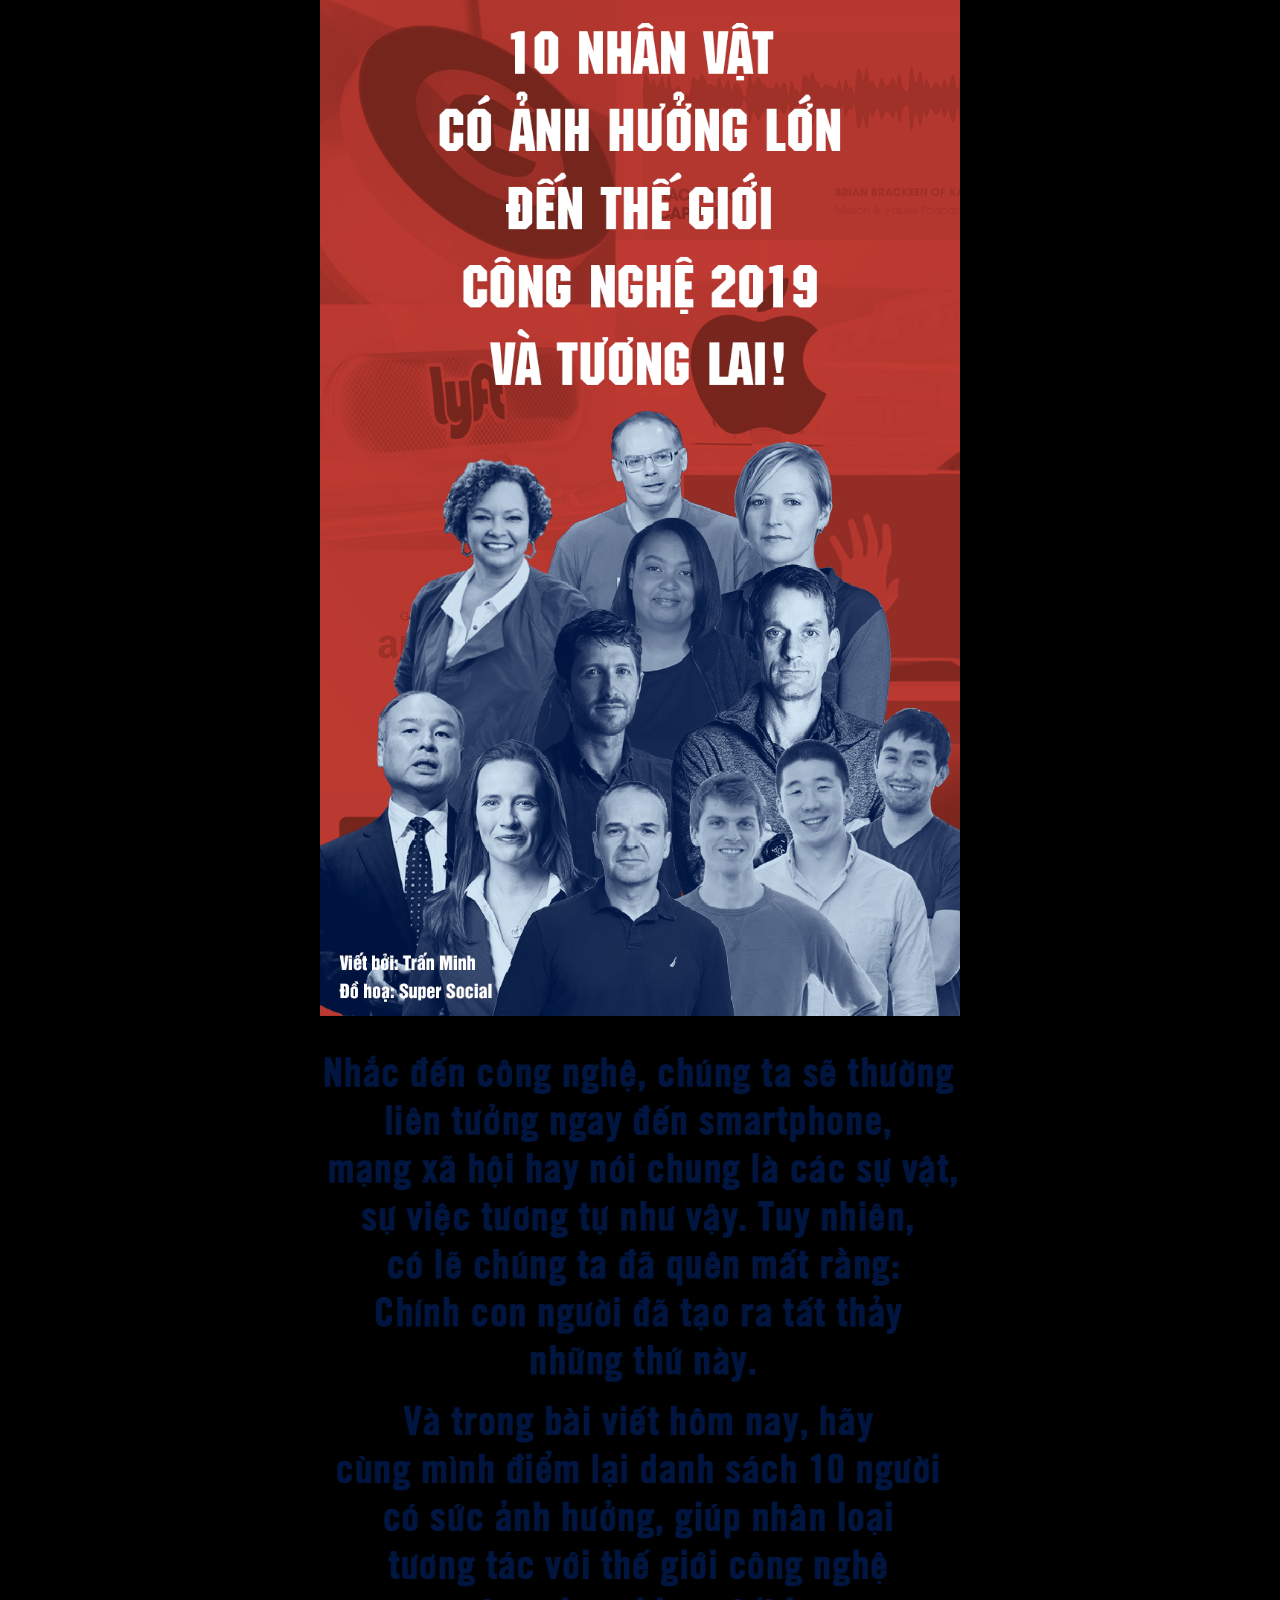
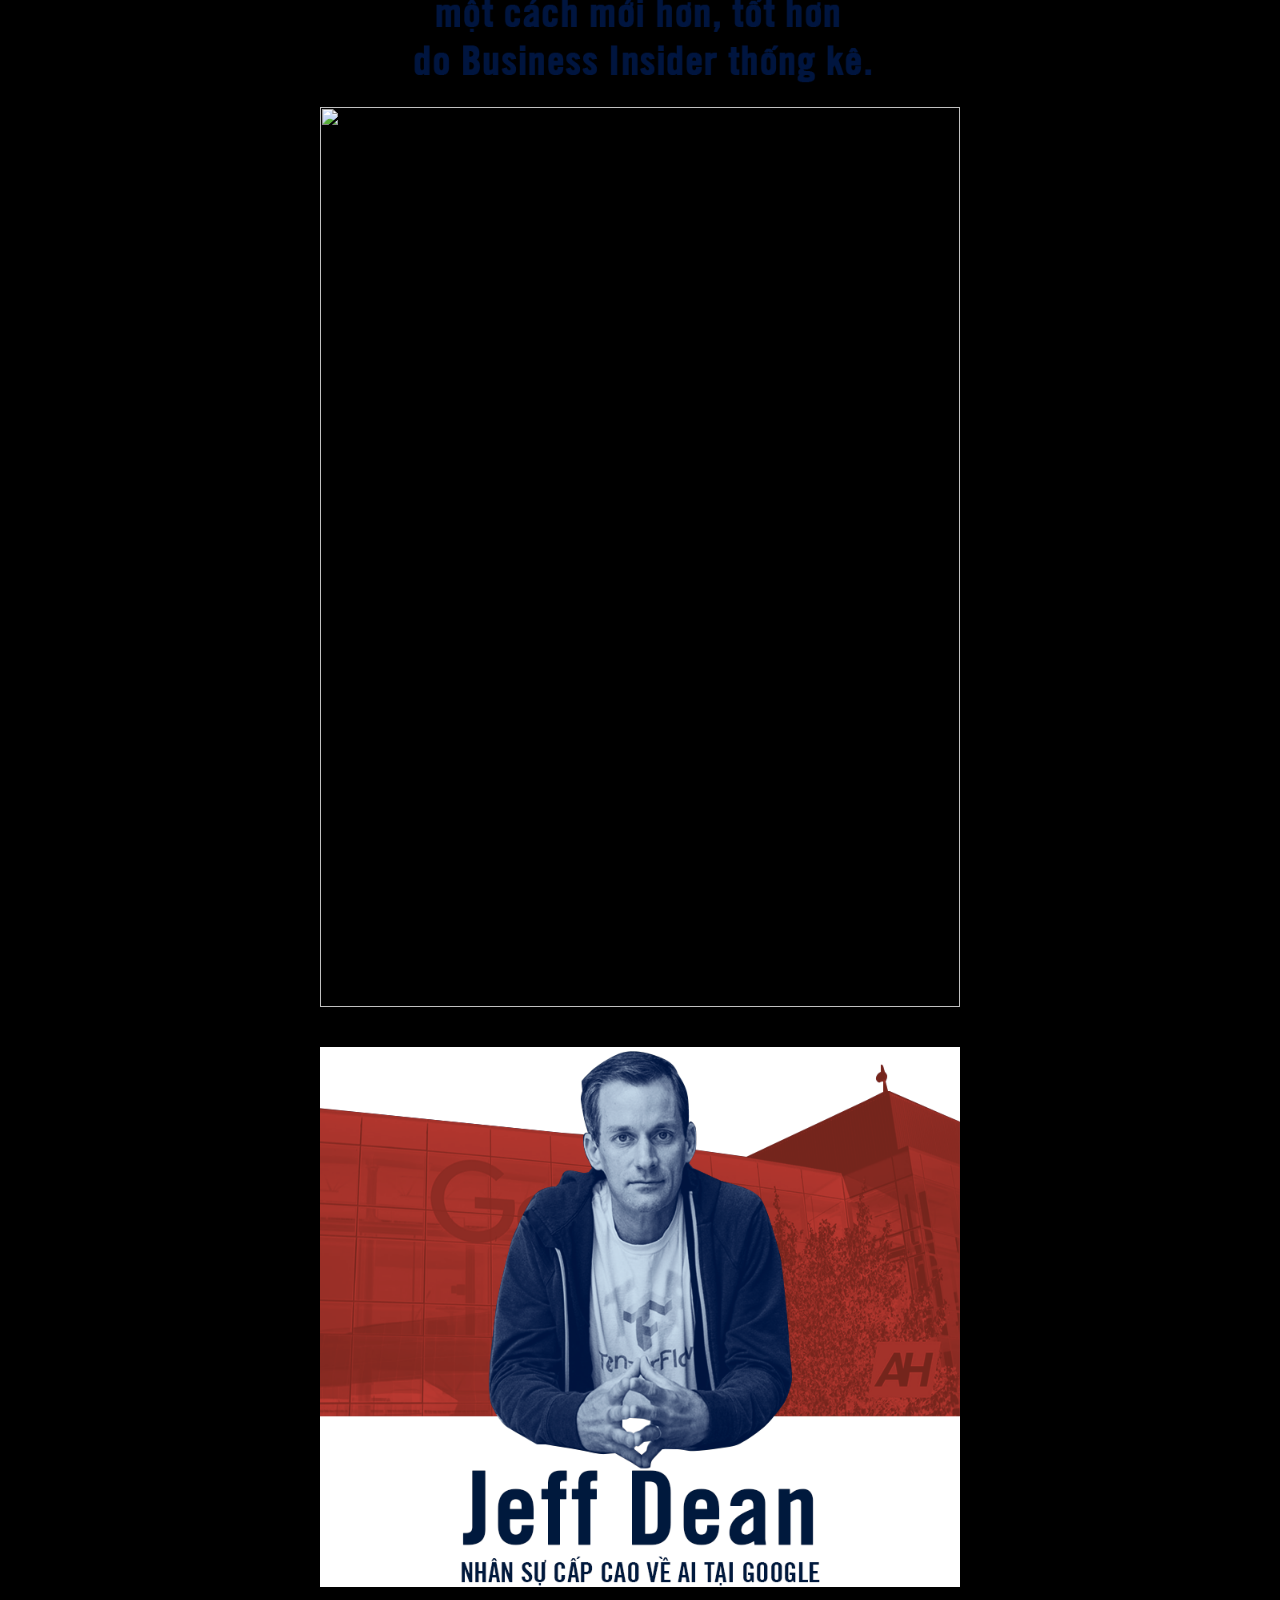
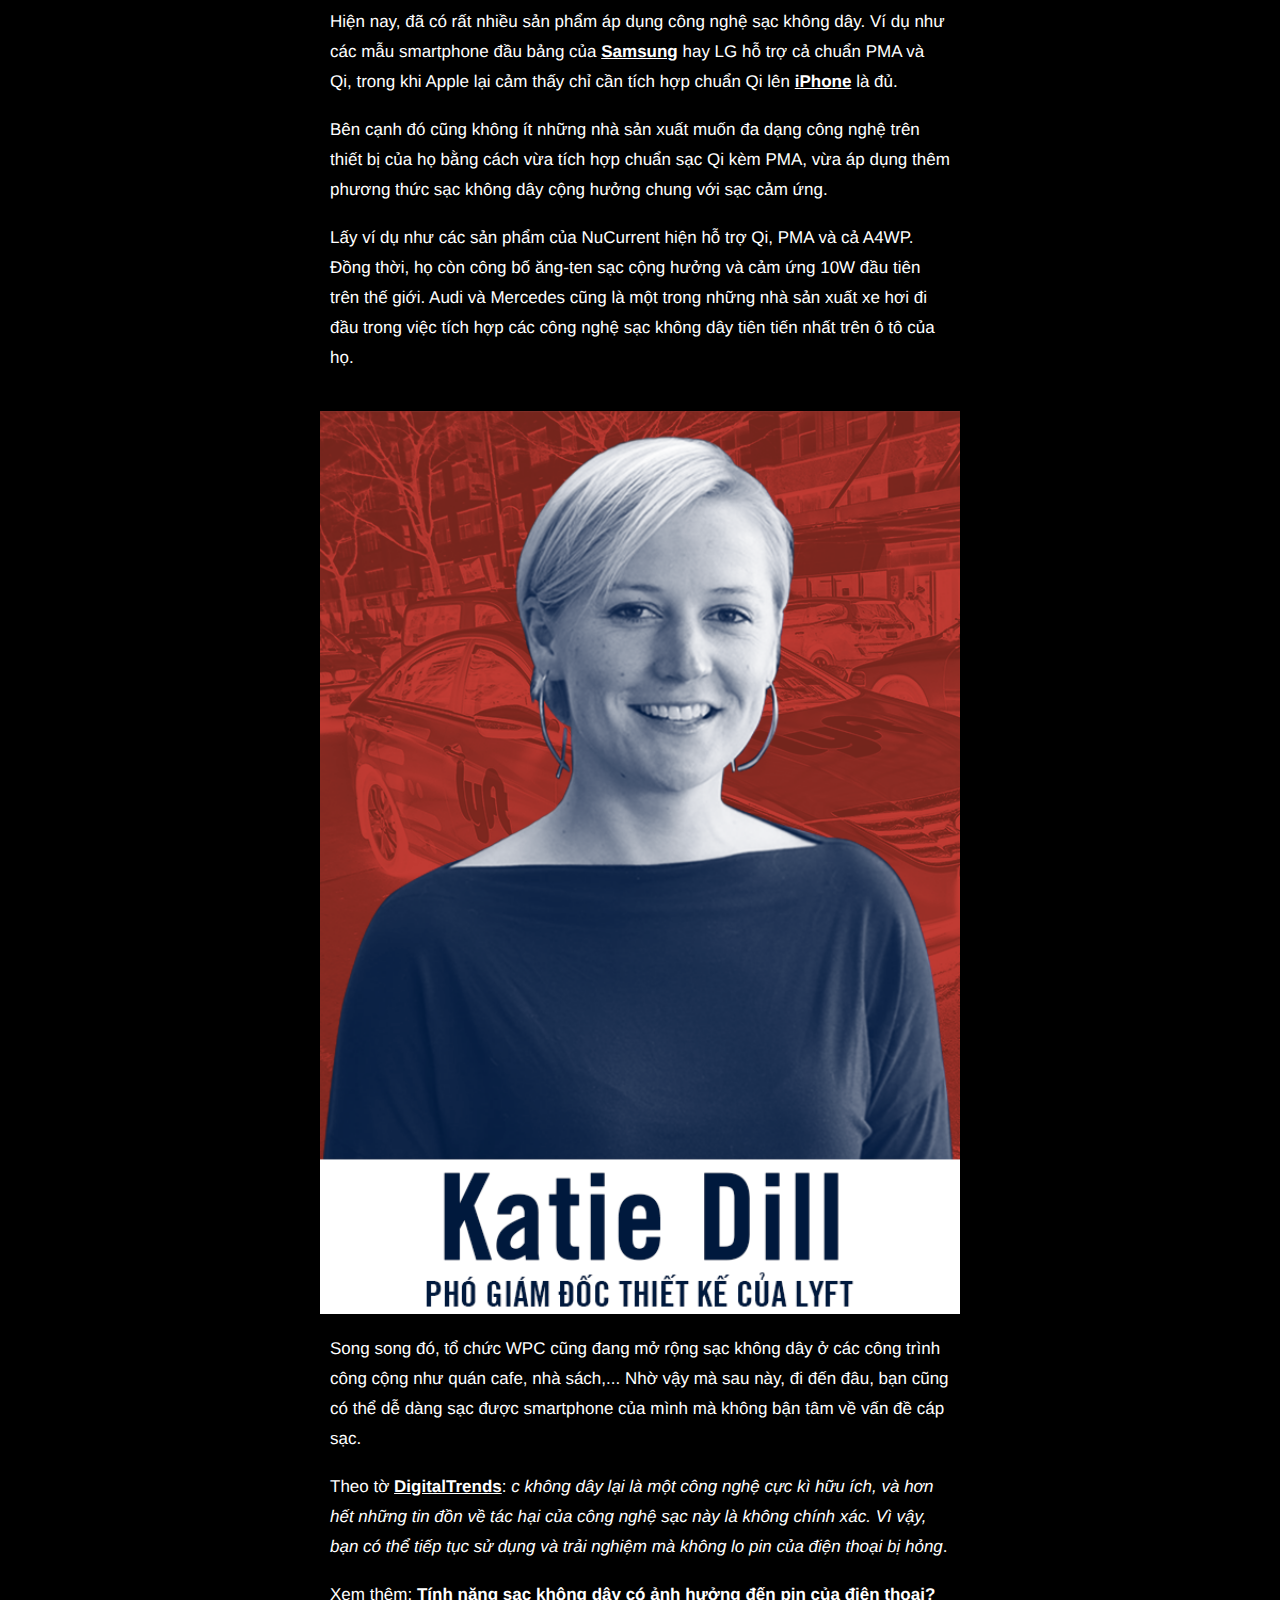
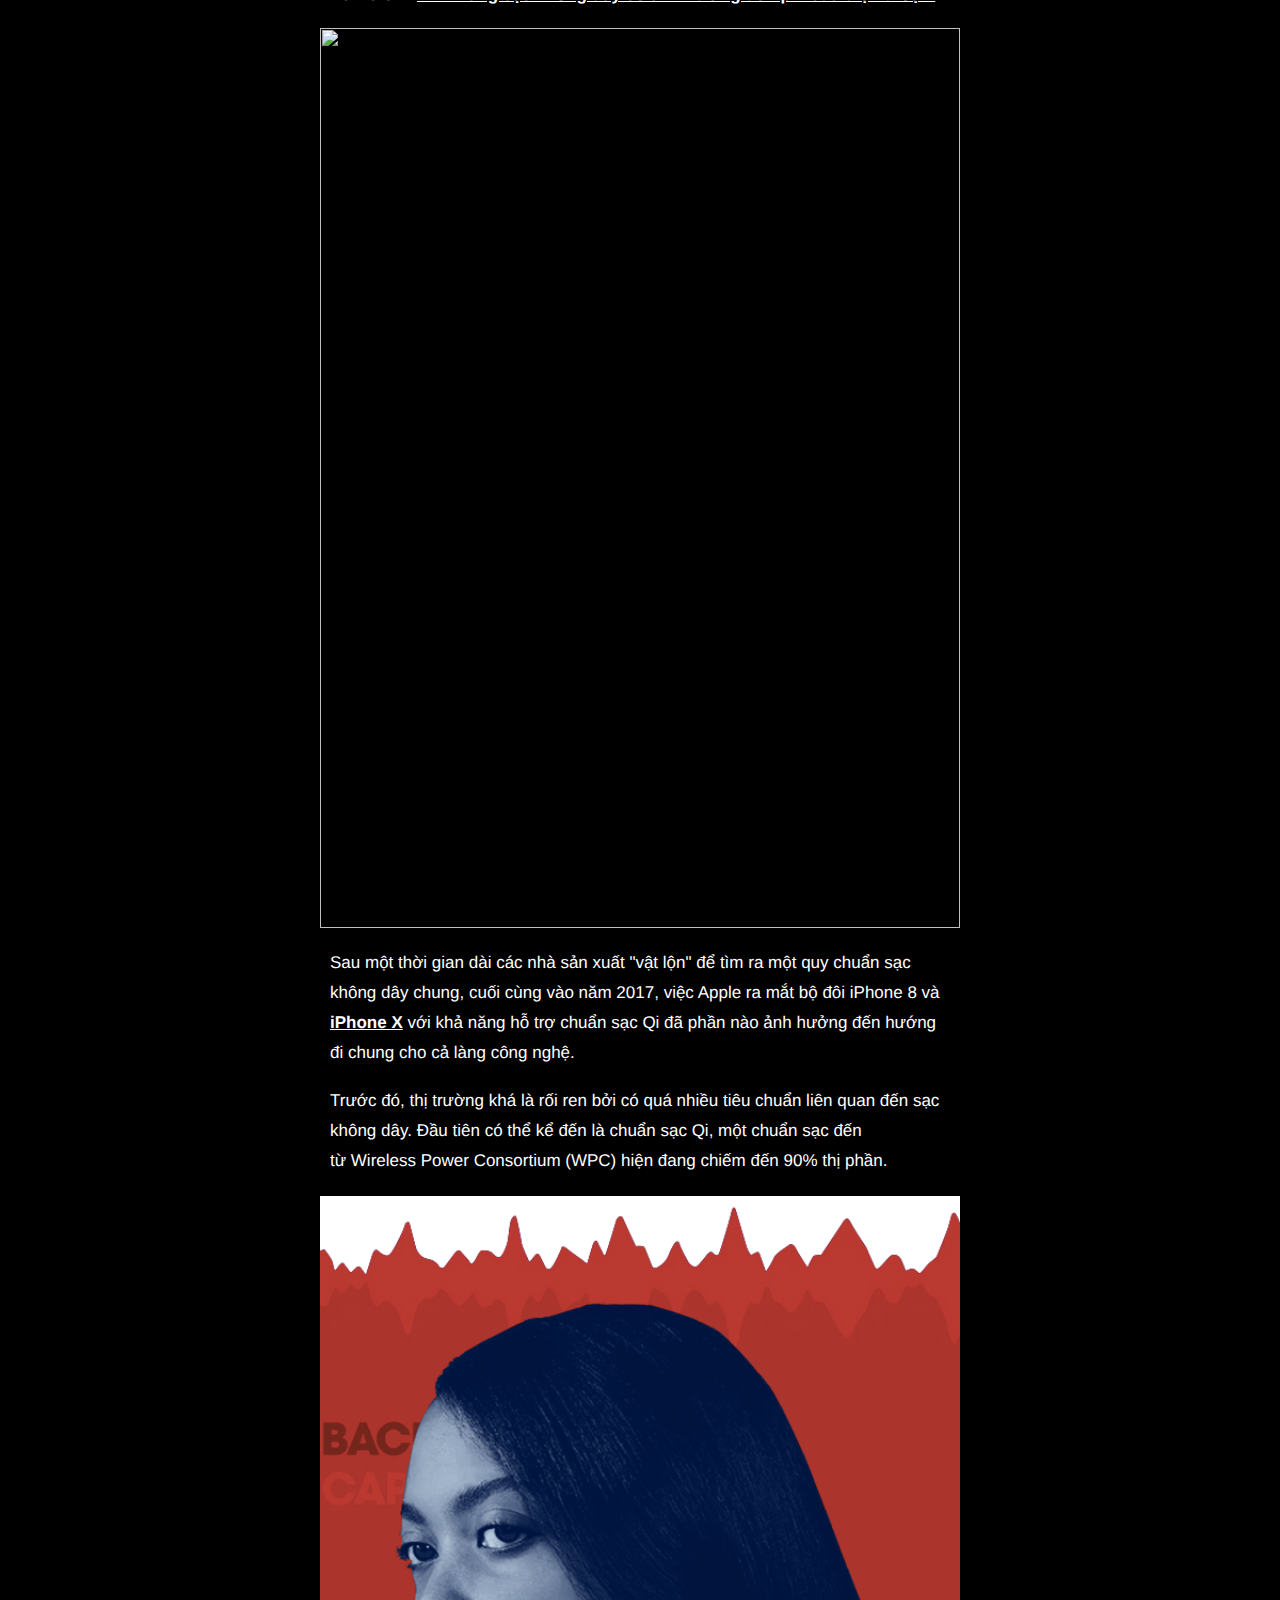
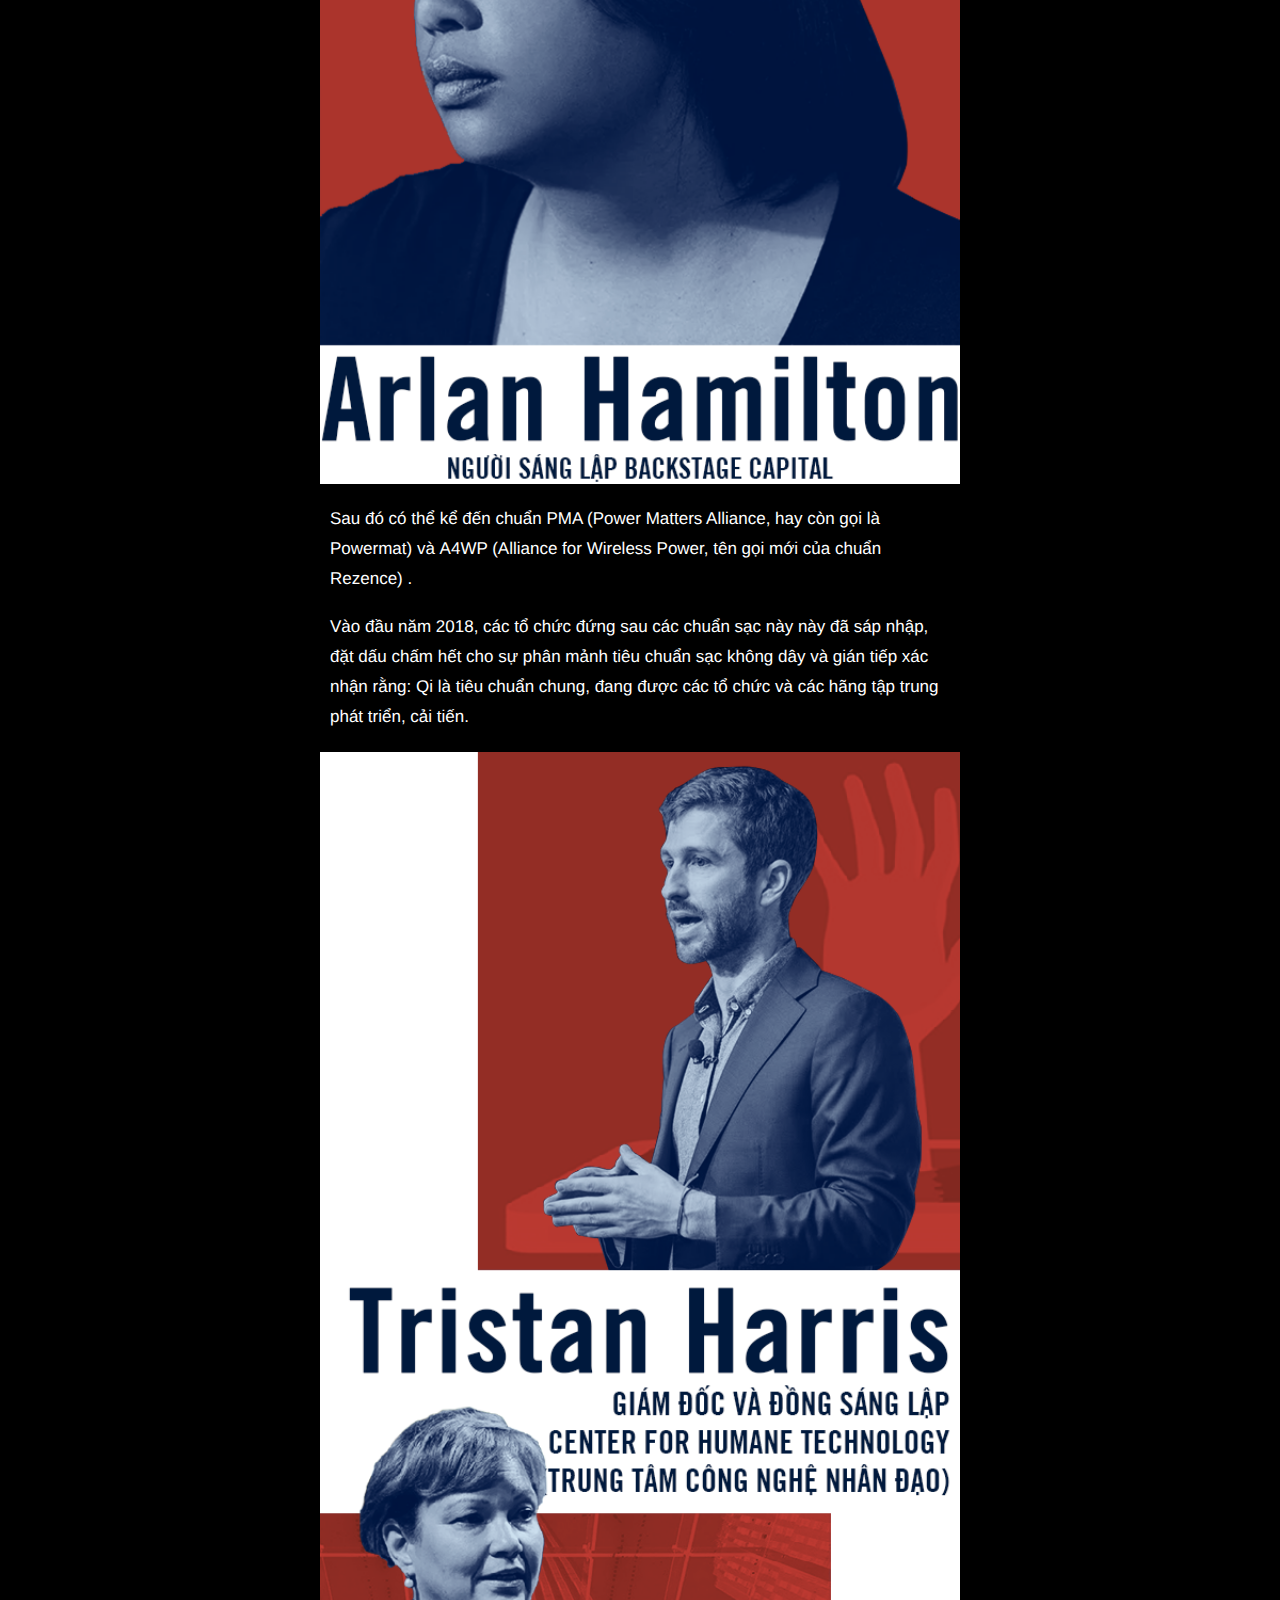
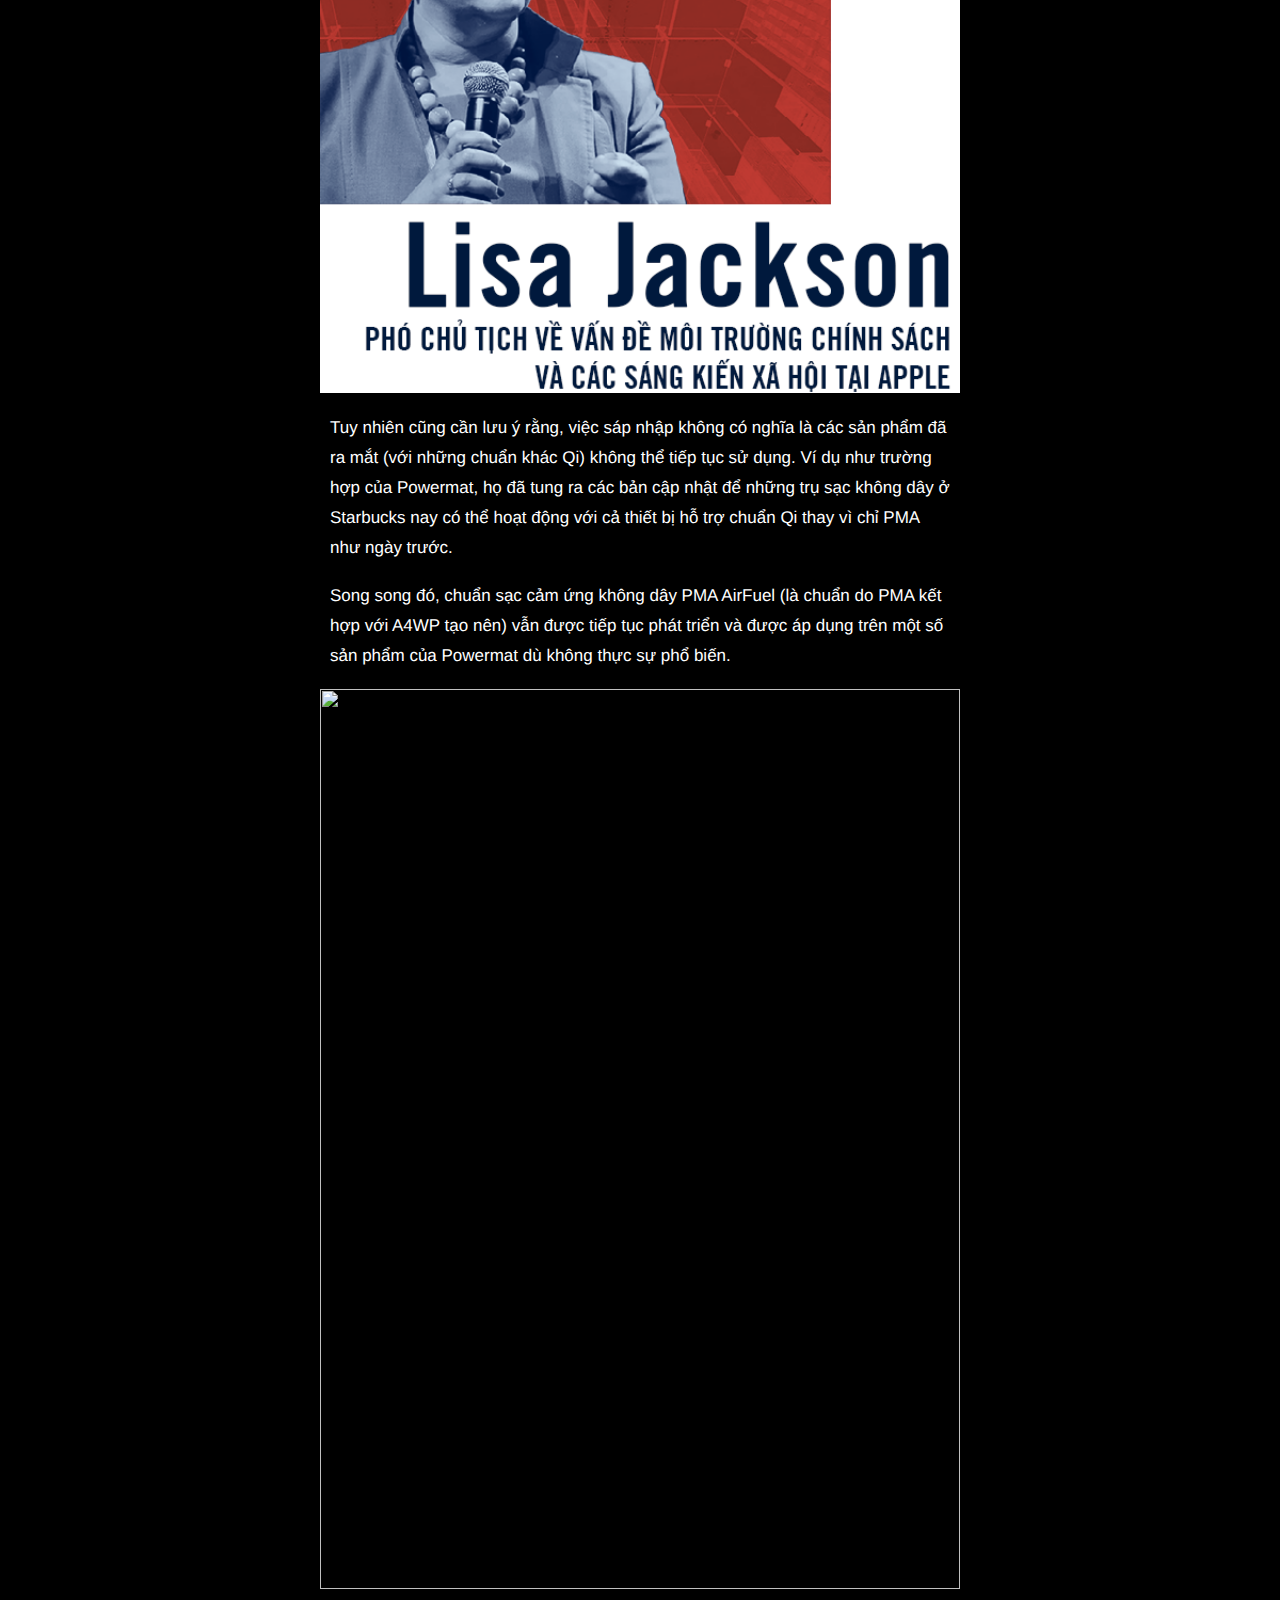
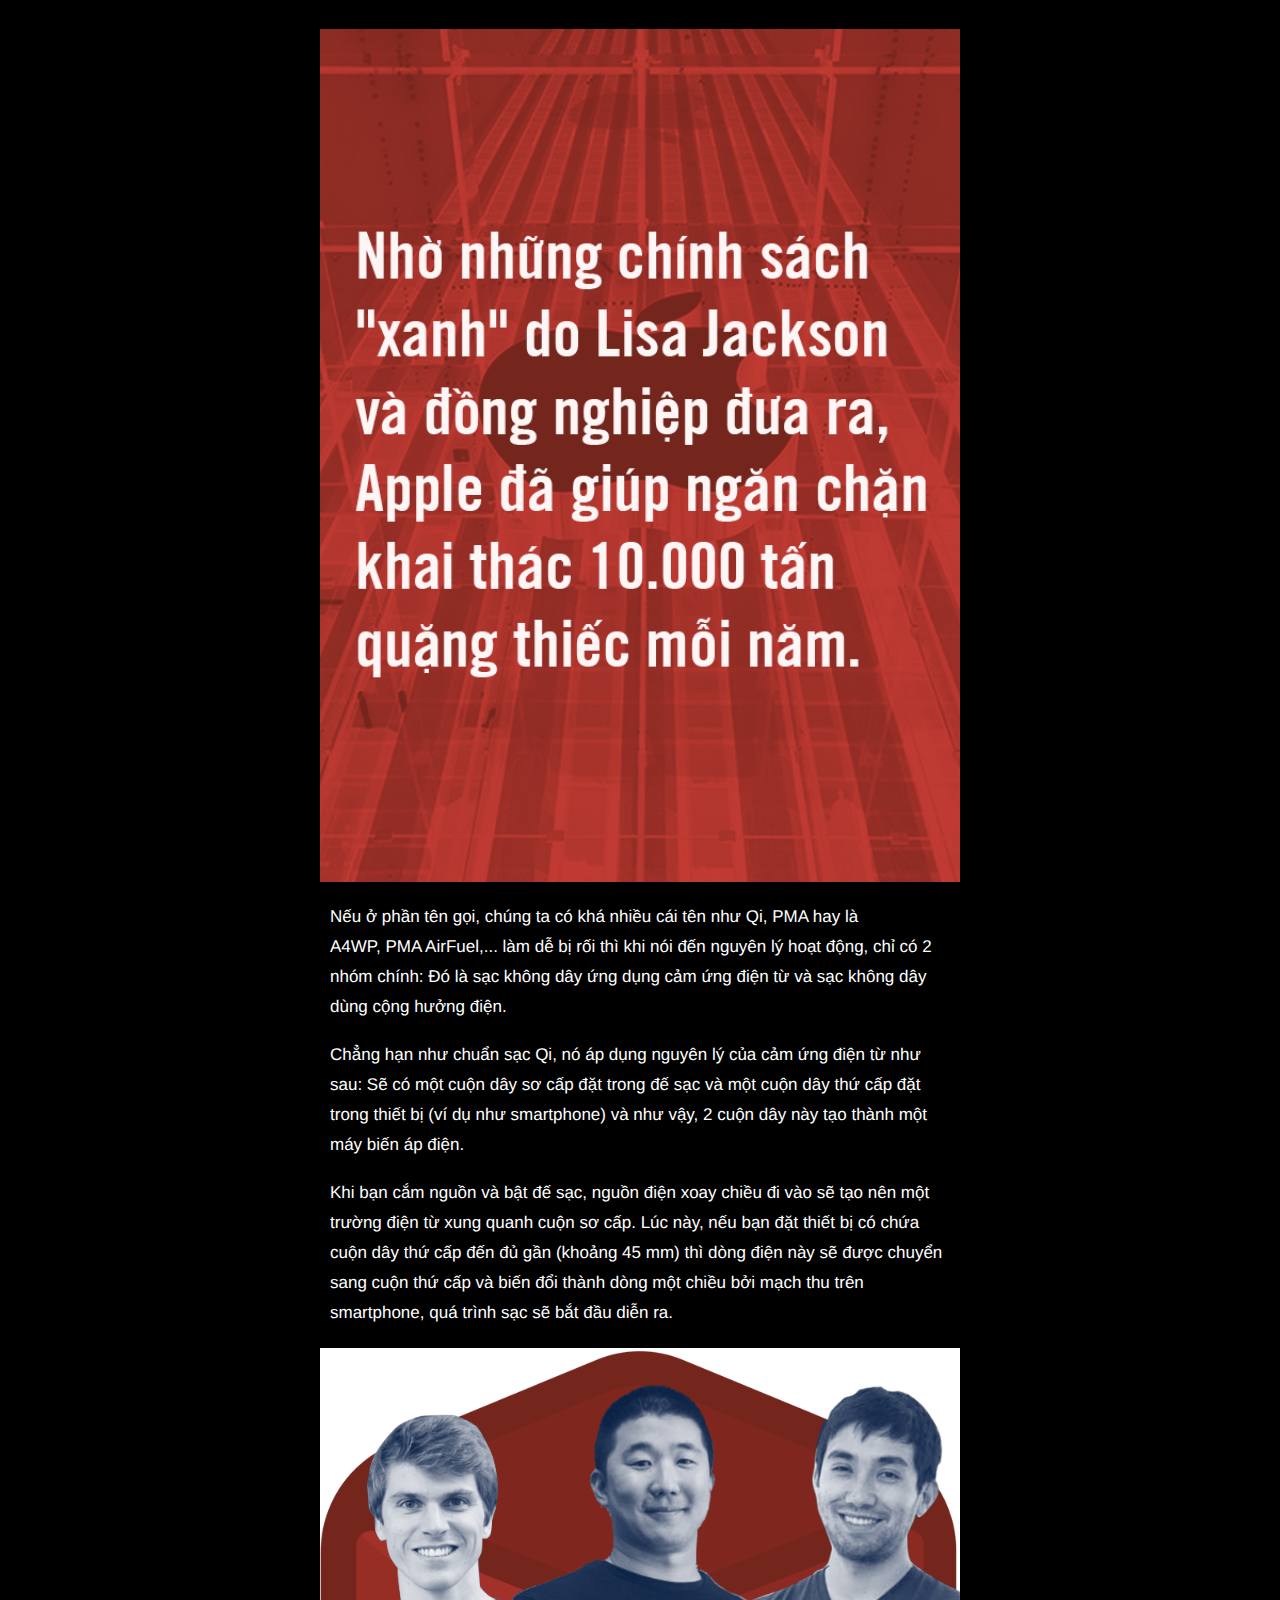
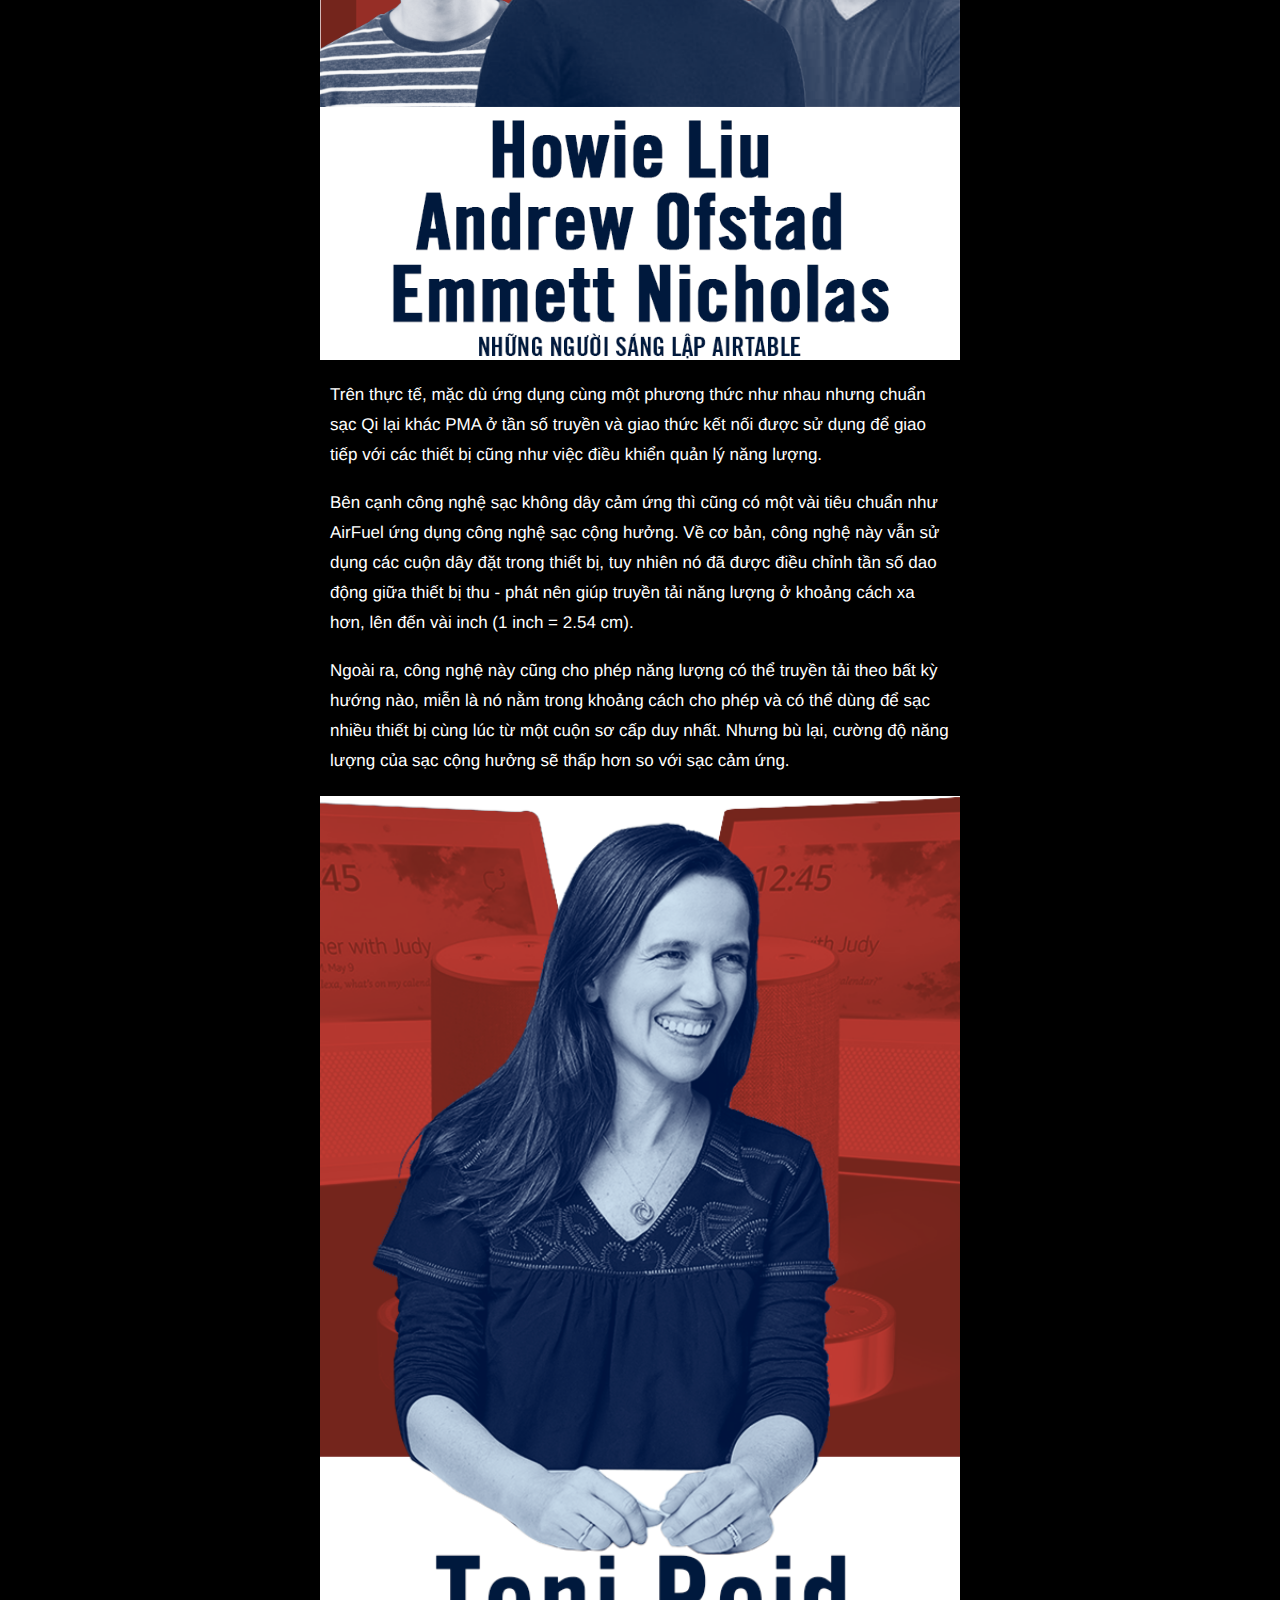
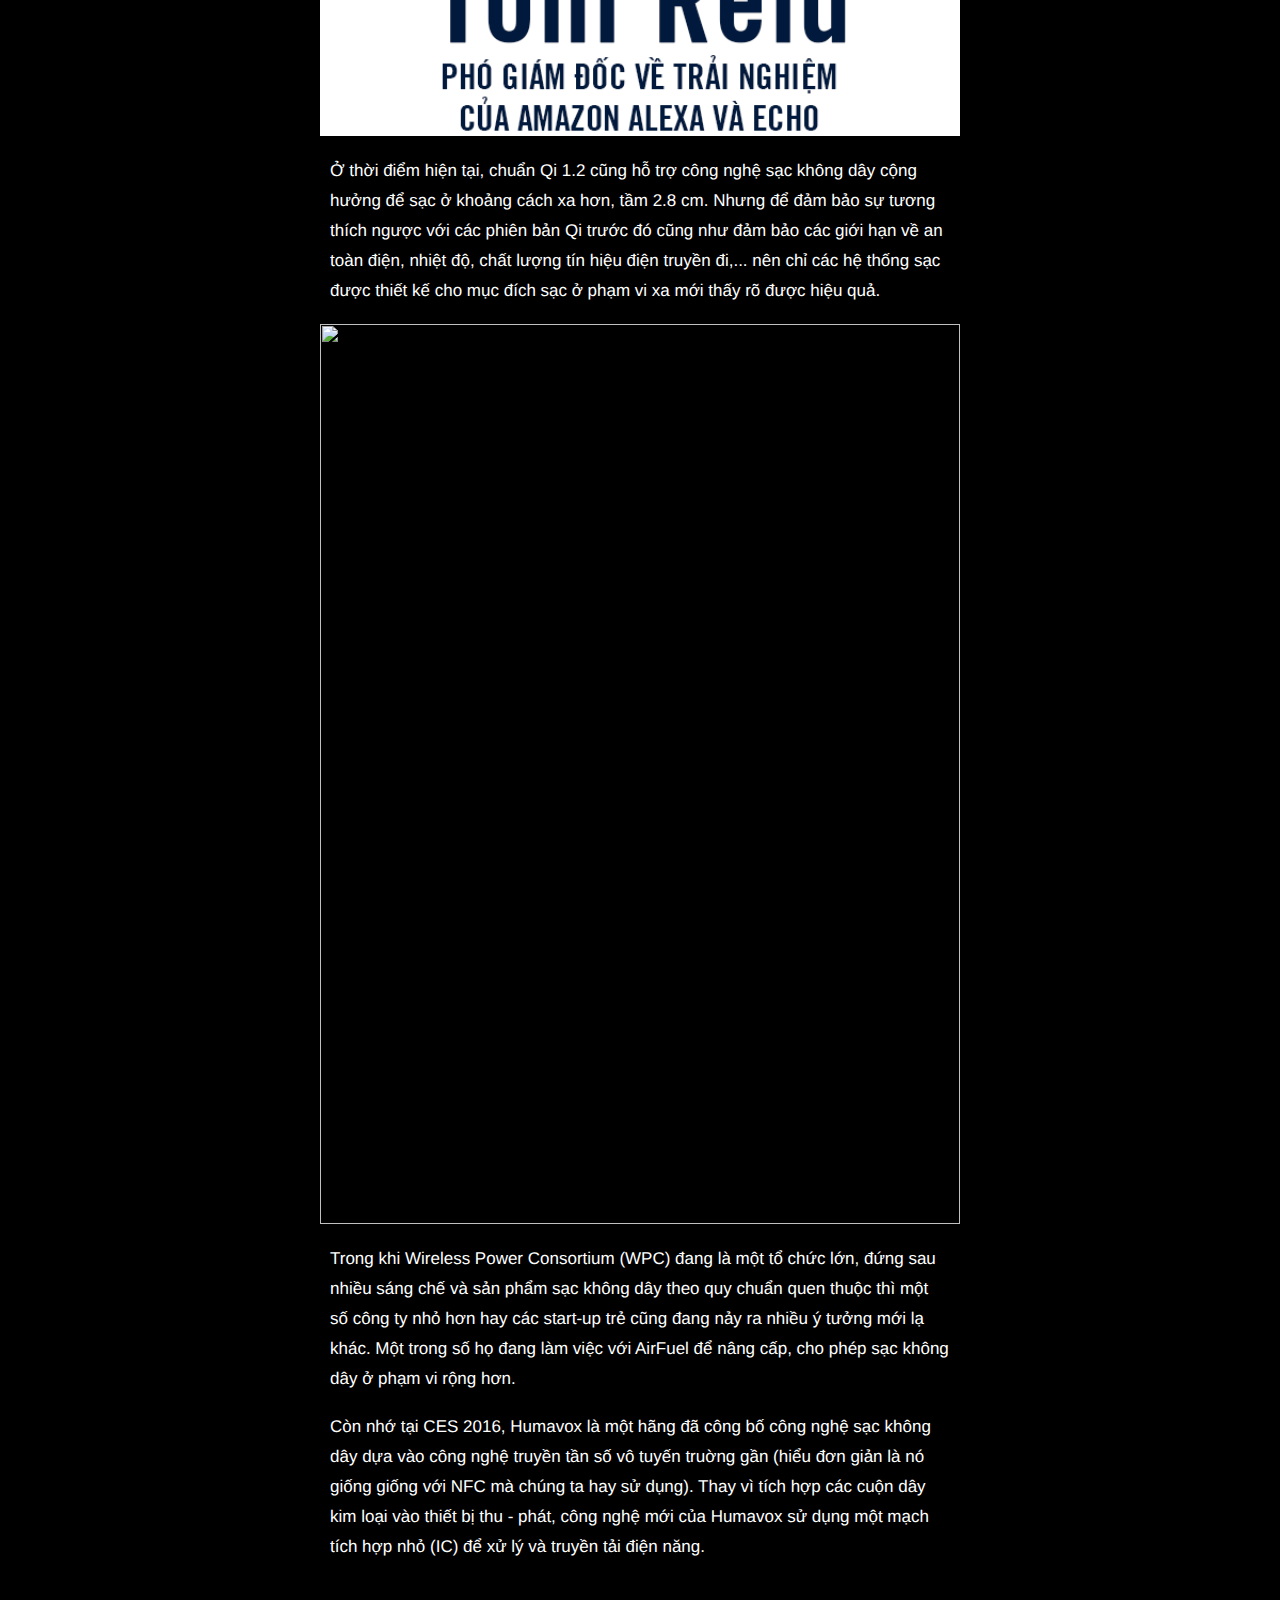
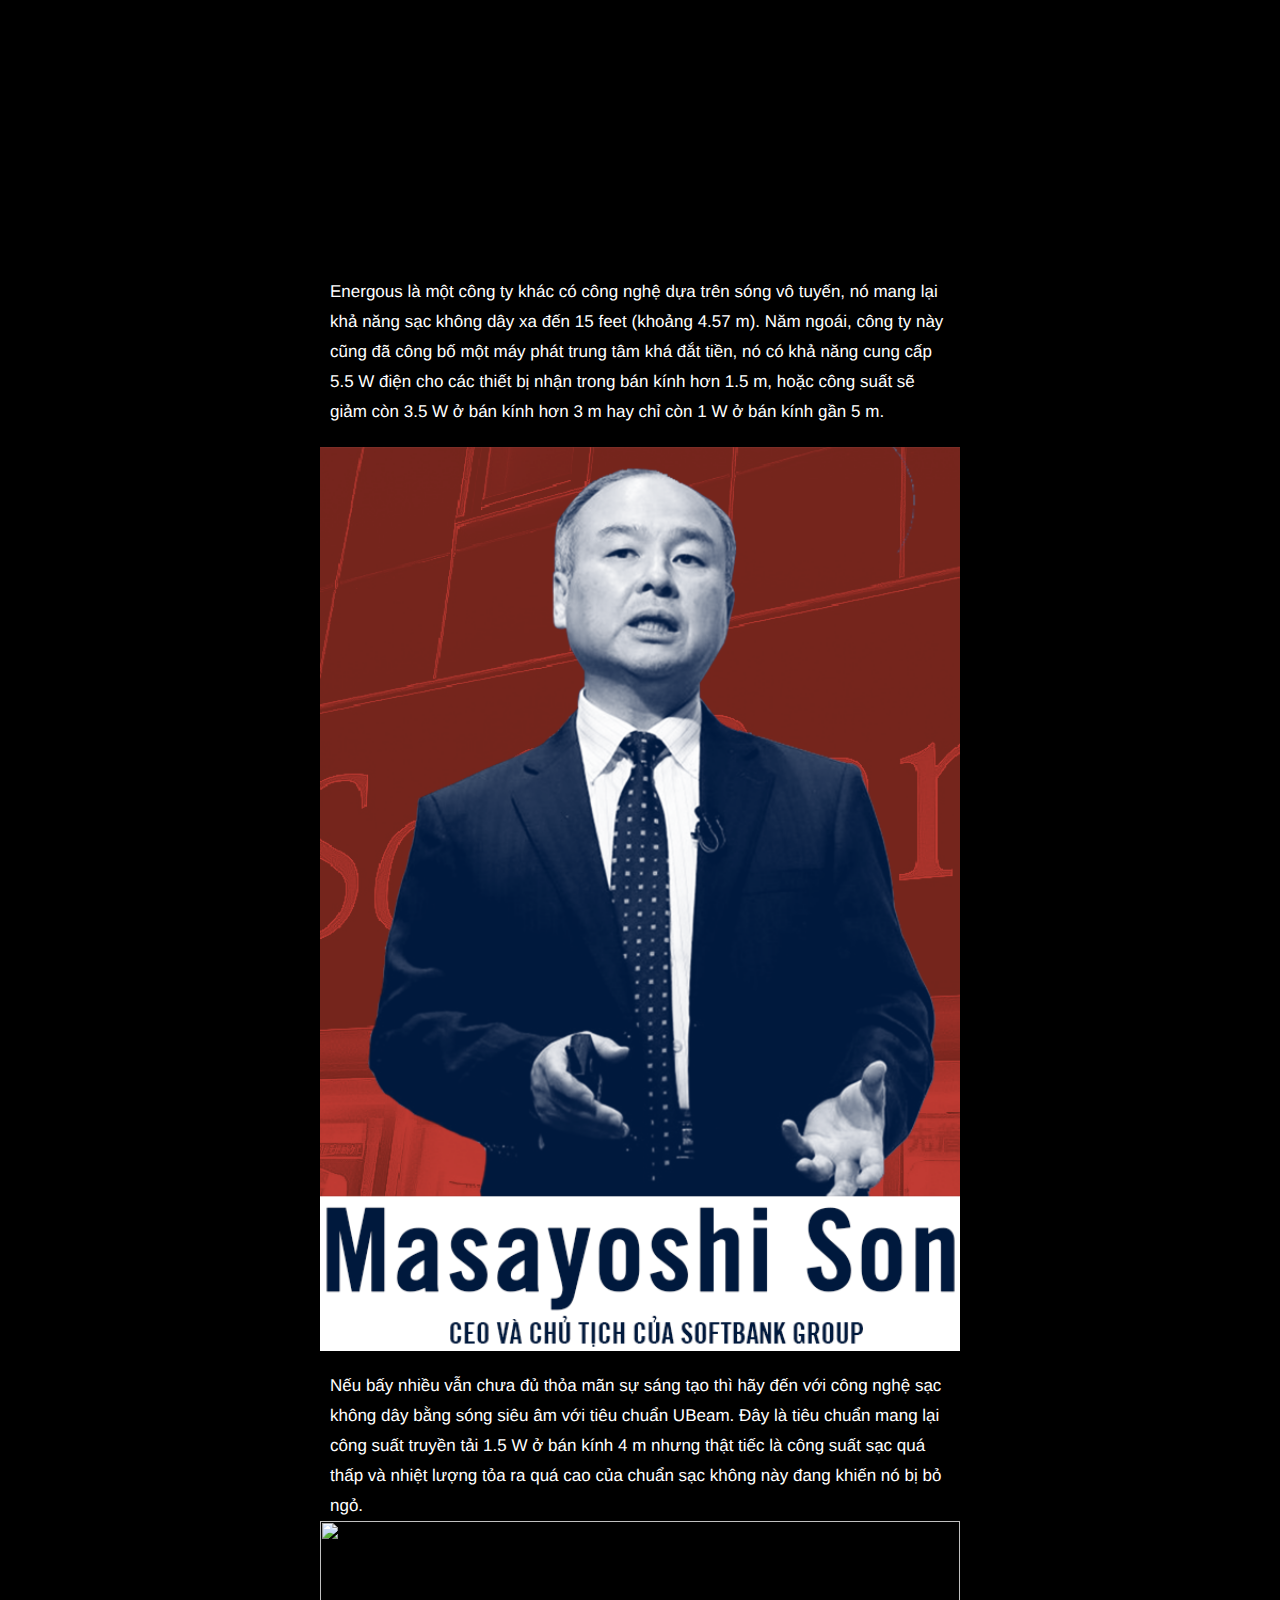
==== MOBILE/index.html @ e8110697 "up desktop" ====
<!donuype html>
<html>
<head>
	<meta charset="utf-8">
	<meta name="viewport" content="width=device-width, height=device-height, initial-scale=1, maximum-scale=1, user-scalable=0" />
	<title>Thế giới di động</title>
	<link href="css/style.css" type="text/css" rel="stylesheet" media="screen">
	<link href="https://fonts.googleapis.com/css?family=Open+Sans" rel="stylesheet">
	<link href="https://fonts.googleapis.com/css?family=Arimo" rel="stylesheet">
</head>
<body>
	<div class="block-header">
		<img src="images/header.png"><br>
	</div>
	<div class="how-richkid">
		<div class="container del-marginbottom">
			<div class="img-fullscreen">
				<img src="images/img01.png">
			</div>
			<div class="outline">
				<img src="images/outline02.png">
			</div>
			<div class="img-fullscreen">
				<img src="images/img02.png">
			</div>
			<p>Hiện nay, đã có rất nhiều sản phẩm áp dụng công nghệ sạc không dây. Ví dụ như các mẫu smartphone đầu bảng của&nbsp;<a href="https://www.thegioididong.com/dtdd-samsung" target="_blank" title="Samsung" type="Samsung">Samsung</a>&nbsp;hay LG hỗ trợ cả chuẩn PMA và Qi, trong khi Apple lại cảm thấy chỉ cần tích hợp chuẩn Qi lên&nbsp;<a href="https://www.thegioididong.com/dtdd-apple-iphone" target="_blank" title="iPhone" type="iPhone">iPhone</a>&nbsp;là đủ.</p><br>
			<p>Bên cạnh đó cũng không ít những nhà sản xuất muốn đa dạng công nghệ trên thiết bị của họ bằng cách vừa tích hợp chuẩn sạc Qi kèm PMA, vừa áp dụng thêm phương thức sạc không dây cộng hưởng chung với sạc cảm ứng.</p><br>
			<p>Lấy ví dụ như&nbsp;các sản phẩm của NuCurrent hiện hỗ trợ Qi, PMA và cả A4WP. Đồng thời, họ còn công bố ăng-ten sạc cộng hưởng và cảm ứng 10W đầu tiên trên thế giới. Audi và Mercedes cũng là một trong những nhà sản xuất xe hơi đi đầu trong việc tích hợp các công nghệ sạc không dây tiên tiến nhất trên ô tô của họ.</p><br>
			<div class="img-fullscreen">
				<img src="images/img03.png">
			</div>
			<p>Song song đó, tổ chức WPC cũng đang mở rộng sạc không dây ở các công trình công cộng như quán cafe, nhà sách,... Nhờ vậy mà sau này, đi đến đâu, bạn cũng có thể dễ dàng sạc được smartphone của mình mà không bận tâm về vấn đề cáp sạc.</p><br>
			<p>Theo tờ&nbsp;<a rel="nofollow" href="https://www.digitaltrends.com/mobile/does-wireless-charging-degrade-your-battery-faster/" target="_blank" title="DigitalTrends" type="DigitalTrends">DigitalTrends</a>:&nbsp;<i>c không dây lại là một công nghệ cực kì hữu ích, và hơn hết những tin đồn về tác hại của công nghệ sạc này là không chính xác. Vì vậy, bạn có thể tiếp tục sử dụng và trải nghiệm mà không lo pin của điện thoại bị hỏng</i>.</p><br>
			<p>Xem thêm:&nbsp;<a href="https://www.thegioididong.com/tin-tuc/tinh-nang-sac-khong-day-co-anh-huong-den-pin-cua-dien-thoai-1094525" target="_blank" title="Tính năng sạc không dây có ảnh hưởng đến pin của điện thoại?" type="Tính năng sạc không dây có ảnh hưởng đến pin của điện thoại?">Tính năng sạc không dây có ảnh hưởng đến pin của điện thoại?</a></p><br>
			<div class="outline">
				<img src="images/outline03.png">
			</div>
			<p>Sau một thời gian dài các nhà sản xuất "vật lộn" để tìm ra một quy chuẩn sạc không dây chung, cuối cùng vào năm 2017, việc Apple ra mắt bộ đôi iPhone 8 và <a href="https://www.thegioididong.com/dtdd/iphone-x-64gb" target="_blank" title="Điện thoại iPhone X 64GB" type="Điện thoại iPhone X 64GB">iPhone X</a> với khả năng hỗ trợ chuẩn sạc Qi đã phần nào ảnh hưởng đến hướng đi chung cho cả làng công nghệ.</p><br>
			<p>Trước đó, thị trường khá là rối ren bởi có quá nhiều tiêu chuẩn liên quan đến sạc không dây. Đầu tiên có thể kể đến là chuẩn sạc Qi, một chuẩn sạc đến từ&nbsp;Wireless Power Consortium (WPC) hiện đang chiếm đến 90% thị phần.</p>
			<div class="img-fullscreen">
				<img src="images/img04.png">
			</div>
			<p>Sau đó có thể kể đến chuẩn PMA (Power Matters Alliance, hay còn gọi là Powermat) và&nbsp;A4WP (Alliance for Wireless Power, tên gọi mới của chuẩn Rezence)&nbsp;.</p><br>
			<p>Vào đầu năm 2018, các tổ chức đứng sau các chuẩn sạc này này đã sáp nhập, đặt dấu chấm hết cho sự phân mảnh tiêu chuẩn sạc không dây và gián tiếp xác nhận rằng: Qi là tiêu chuẩn chung, đang được các tổ chức và các hãng tập trung phát triển, cải tiến.</p>
			<div class="img-fullscreen">
				<img src="images/img05.png">
			</div>
			<p>Tuy nhiên cũng cần lưu ý rằng, việc sáp nhập không có nghĩa là các sản phẩm đã ra mắt (với những chuẩn khác Qi) không thể tiếp tục sử dụng. Ví dụ như trường hợp của&nbsp;Powermat, họ đã tung ra các bản cập nhật để những trụ sạc không dây ở Starbucks nay có thể hoạt động với cả thiết bị hỗ trợ chuẩn Qi thay vì chỉ PMA như ngày trước.</p><br>
			<p>Song song đó, chuẩn sạc cảm ứng không dây PMA AirFuel (là chuẩn do&nbsp;PMA kết hợp với A4WP tạo nên)&nbsp;vẫn được tiếp tục phát triển và được áp dụng trên một số sản phẩm của&nbsp;Powermat dù không thực sự phổ biến.</p><br>
			<div class="outline">
				<img src="images/outline04.png">
			</div>
			<div class="img-fullscreen">
				<img src="images/img06.png">
			</div>
			<p>Nếu ở phần tên gọi, chúng ta có khá nhiều cái tên như Qi, PMA hay là A4WP,&nbsp;PMA AirFuel,... làm dễ bị rối thì khi nói đến nguyên lý hoạt động, chỉ có 2 nhóm chính: Đó là sạc không dây ứng dụng cảm ứng điện từ và sạc không dây dùng cộng hưởng điện.</p><br>
			<p>Chẳng hạn như chuẩn sạc Qi, nó áp dụng nguyên lý của cảm ứng điện từ như sau: Sẽ có một cuộn dây sơ cấp đặt trong đế sạc và một cuộn dây thứ cấp đặt trong thiết bị (ví dụ như smartphone) và như vậy, 2 cuộn dây này tạo thành một máy biến áp điện.</p><br>
			<p>Khi bạn cắm nguồn và bật đế sạc, nguồn điện xoay chiều đi vào sẽ tạo nên một trường điện từ xung quanh cuộn sơ cấp. Lúc này, nếu bạn đặt thiết bị có chứa cuộn dây thứ cấp đến đủ gần (khoảng 45 mm) thì dòng điện này sẽ được chuyển sang cuộn thứ cấp và biến đổi thành dòng một chiều bởi mạch thu trên smartphone, quá trình sạc sẽ bắt đầu diễn ra.</p>
			<div class="img-fullscreen">
				<img src="images/img07.png">
			</div>
			<p>Trên thực tế, mặc dù ứng dụng cùng một phương thức như nhau nhưng chuẩn sạc Qi lại khác PMA ở tần số truyền và giao thức kết nối được sử dụng để giao tiếp với các thiết bị cũng như việc điều khiển quản lý năng lượng.</p><br>
			<p>Bên cạnh công nghệ sạc không dây cảm ứng thì cũng có một vài tiêu chuẩn như AirFuel ứng dụng công nghệ sạc cộng hưởng. Về cơ bản, công nghệ này vẫn sử dụng các cuộn dây đặt trong thiết bị, tuy nhiên nó đã được điều chỉnh tần số dao động giữa thiết bị thu - phát nên giúp truyền tải năng lượng ở khoảng cách xa hơn, lên đến vài inch (1 inch = 2.54 cm).</p><br>
			<p>Ngoài ra, công nghệ này cũng cho phép năng lượng có thể truyền tải theo bất kỳ hướng nào, miễn là nó nằm trong khoảng cách cho phép và có thể dùng để sạc nhiều thiết bị cùng lúc từ một cuộn sơ cấp duy nhất. Nhưng bù lại, cường độ năng lượng của sạc cộng hưởng sẽ thấp hơn so với sạc cảm ứng.</p>
			<div class="img-fullscreen">
				<img src="images/img08.png">
			</div>
			<p>Ở thời điểm hiện tại, chuẩn Qi 1.2 cũng hỗ trợ công nghệ sạc không dây cộng hưởng để sạc ở khoảng cách xa hơn, tầm 2.8 cm. Nhưng để đảm bảo sự tương thích ngược với các phiên bản Qi trước đó cũng như đảm bảo các giới hạn về an toàn điện, nhiệt độ, chất lượng tín hiệu điện truyền đi,... nên chỉ các hệ thống sạc được thiết kế cho mục đích sạc ở phạm vi xa mới thấy rõ được hiệu quả.</p><br>
			<div class="outline">
				<img src="images/outline05.png">
			</div>
			<p>Trong khi Wireless Power Consortium (WPC) đang là một tổ chức lớn, đứng sau nhiều sáng chế và sản phẩm sạc không dây theo quy chuẩn quen thuộc thì một số công ty nhỏ hơn hay các start-up trẻ cũng đang nảy ra nhiều ý tưởng mới lạ khác. Một trong số họ đang làm việc với AirFuel để nâng cấp, cho phép sạc không dây ở phạm vi rộng hơn.</p><br>
			<p>Còn nhớ tại CES 2016, Humavox là một hãng đã công bố công nghệ sạc không dây dựa vào công nghệ truyền tần số vô tuyến truờng gần (hiểu đơn giản là nó giống giống với NFC mà chúng ta hay sử dụng). Thay vì tích hợp các cuộn dây kim loại vào thiết bị thu - phát, công nghệ mới của Humavox sử dụng một mạch tích hợp nhỏ (IC) để xử lý và truyền tải điện năng.</p>
			<h3><iframe width="340" height="315" src="https://www.youtube.com/embed/1AE7tGKb3jo" frameborder="0" allow="accelerometer; autoplay; encrypted-media; gyroscope; picture-in-picture" allowfullscreen></iframe></h3>
			<p>Energous là một công ty khác có công nghệ dựa trên sóng vô tuyến, nó mang lại khả năng sạc không dây xa đến 15 feet (khoảng 4.57 m). Năm ngoái, công ty này cũng đã công bố một máy phát trung tâm khá đắt tiền, nó có khả năng cung cấp 5.5 W điện cho các thiết bị nhận trong bán kính hơn 1.5 m, hoặc công suất sẽ giảm còn 3.5 W ở bán kính hơn 3 m hay chỉ còn 1 W ở bán kính gần 5 m.</p>
			<div class="img-fullscreen">
				<img src="images/img09.png">
			</div>
			<p>Nếu bấy nhiều vẫn chưa đủ thỏa mãn sự sáng tạo thì hãy đến với công nghệ sạc không dây bằng sóng siêu âm với tiêu chuẩn UBeam. Đây là tiêu chuẩn mang lại công suất truyền tải 1.5 W ở bán kính 4 m nhưng thật tiếc là công suất sạc quá thấp và nhiệt lượng tỏa ra quá cao của chuẩn sạc không này đang khiến nó bị bỏ ngỏ.</p>
			<div class="outline">
				<img src="images/outline06.png">
			</div>
			<p>Mặc dù đã xuất hiện trên thị trường một thời gian dài cũng như được những nhà sản xuất smartphone lớn như Apple, Samsung để ý tới nhưng trên thực tế, sạc không dây vẫn chưa thật sự thu hút người dùng.</p><br>
			<p>Bởi đơn giản, công suất sạc không phải là một lợi thế của sạc không dây khi so với sạc có dây. Hơn nữa, để sử dụng sạc không dây, bạn phải mua thêm phụ kiện rời. Bạn cũng cần đặt thiết bị ở một khoảng cách nhất định so với đế và đế sạc thì cũng cần được kết nối bằng dây đến nguồn điện.</p>
			<div class="img-fullscreen">
				<img src="images/img10.png">
			</div>
			<p>Như vậy, sạc không dây ở thời điểm hiện tại cũng chưa phải là không dây 100% (true wireless). Và dĩ nhiên, nó chưa hoàn hảo để đáp ứng đúng mong muốn của người dùng hiện tại.</p><br>
			<p>Theo mình, nếu các nhà sản xuất và các tổ chức như WPC có thể tạo nên một chuẩn sạc không dây có thể hoạt động tốt như kiểu mà Blueooth hay Wifi đang được ứng dụng, thì trong tương lai, người dùng sẽ xem đây là một tính năng cần-phải-có, thay vì là một mánh lới để các hãng đem ra quảng bá.</p>
			<div class="img-fullscreen">
				<img style="margin: 0;" class="del-marginbottom"src="images/img11.png">
			</div>
		</div>
	</div>
</div>
</body>
---- MOBILE/css/style.css ----
* {
    margin: 0;
    padding: 0;
}

img {
    border: 0;
}

a {
    /*text-decoration: none;*/
}

ul, ol {
    /*list-style: none;*/
    list-style: inside;
}

.clr {
    clear: both;
}

body, input, button, option, textarea, label, select, legend, h1, h2, h3, h4, h5, h6, h1 a, h2 a, h3 a, h4 a, h5 a, h6 a {
    font: 14px/18px Arial, Helvetica, sans-serif;
    color: #333;
    outline: none;
}
p {
    -webkit-margin-before: 0;
    -webkit-margin-after: 0;
    -webkit-margin-start: 0;
    -webkit-margin-end: 0;
    text-rendering: geometricPrecision;
}
input[type=text], input[type=tel], textarea {
    -webkit-appearance: none;
}
body{
    background-color: black;
    color: white;
}
body a:link{
    color: white;
    font-weight: bold;
}
.wrapper-tt{
    font-family: 'Open Sans', sans-serif;
    width: 100%;
    max-width: 640px;
    display: block;
    margin: auto
}
[class^="icontt-"], [class*="icontt-"] {
    background-image:url(../images/iconsocial.png);
    background-repeat: no-repeat;
    display: inline-block;
    height: 72px;
    width: 72px;
    line-height: 30px;
    vertical-align: middle;
    background-size: 72px 256px;
}

.block-header img{
    width: 100%;
    max-width: 640px;
    display: block;
    margin: auto
}
.container{
    max-width: 640px;
    margin: 0 auto;
}

p, ul{
    padding: 0 10px;
    font-family: Helvetica;
    font-size: 17px;
    line-height: 30px !important;
}
iframe{
    display: block;
    margin: 0 auto;
}
.outline img {
    width: 100%;
}
.font-bold{
    font-weight: bold;
}
.img-fullscreen img{
    width: 100%;
}
.how-richkid .container, .combo-cheapkid .container, .combo-richkid .container{
    margin-bottom: 20px;
}

.del-marginbottom{
    margin-bottom: 0 !important;
}
.del-margintop{
    margin-top: 0 !important;
}
.how-richkid img, .combo-cheapkid img{
    margin-top: 20px;
    margin-bottom: 20px;
}
.outline img{
    margin-top: 0;   
}
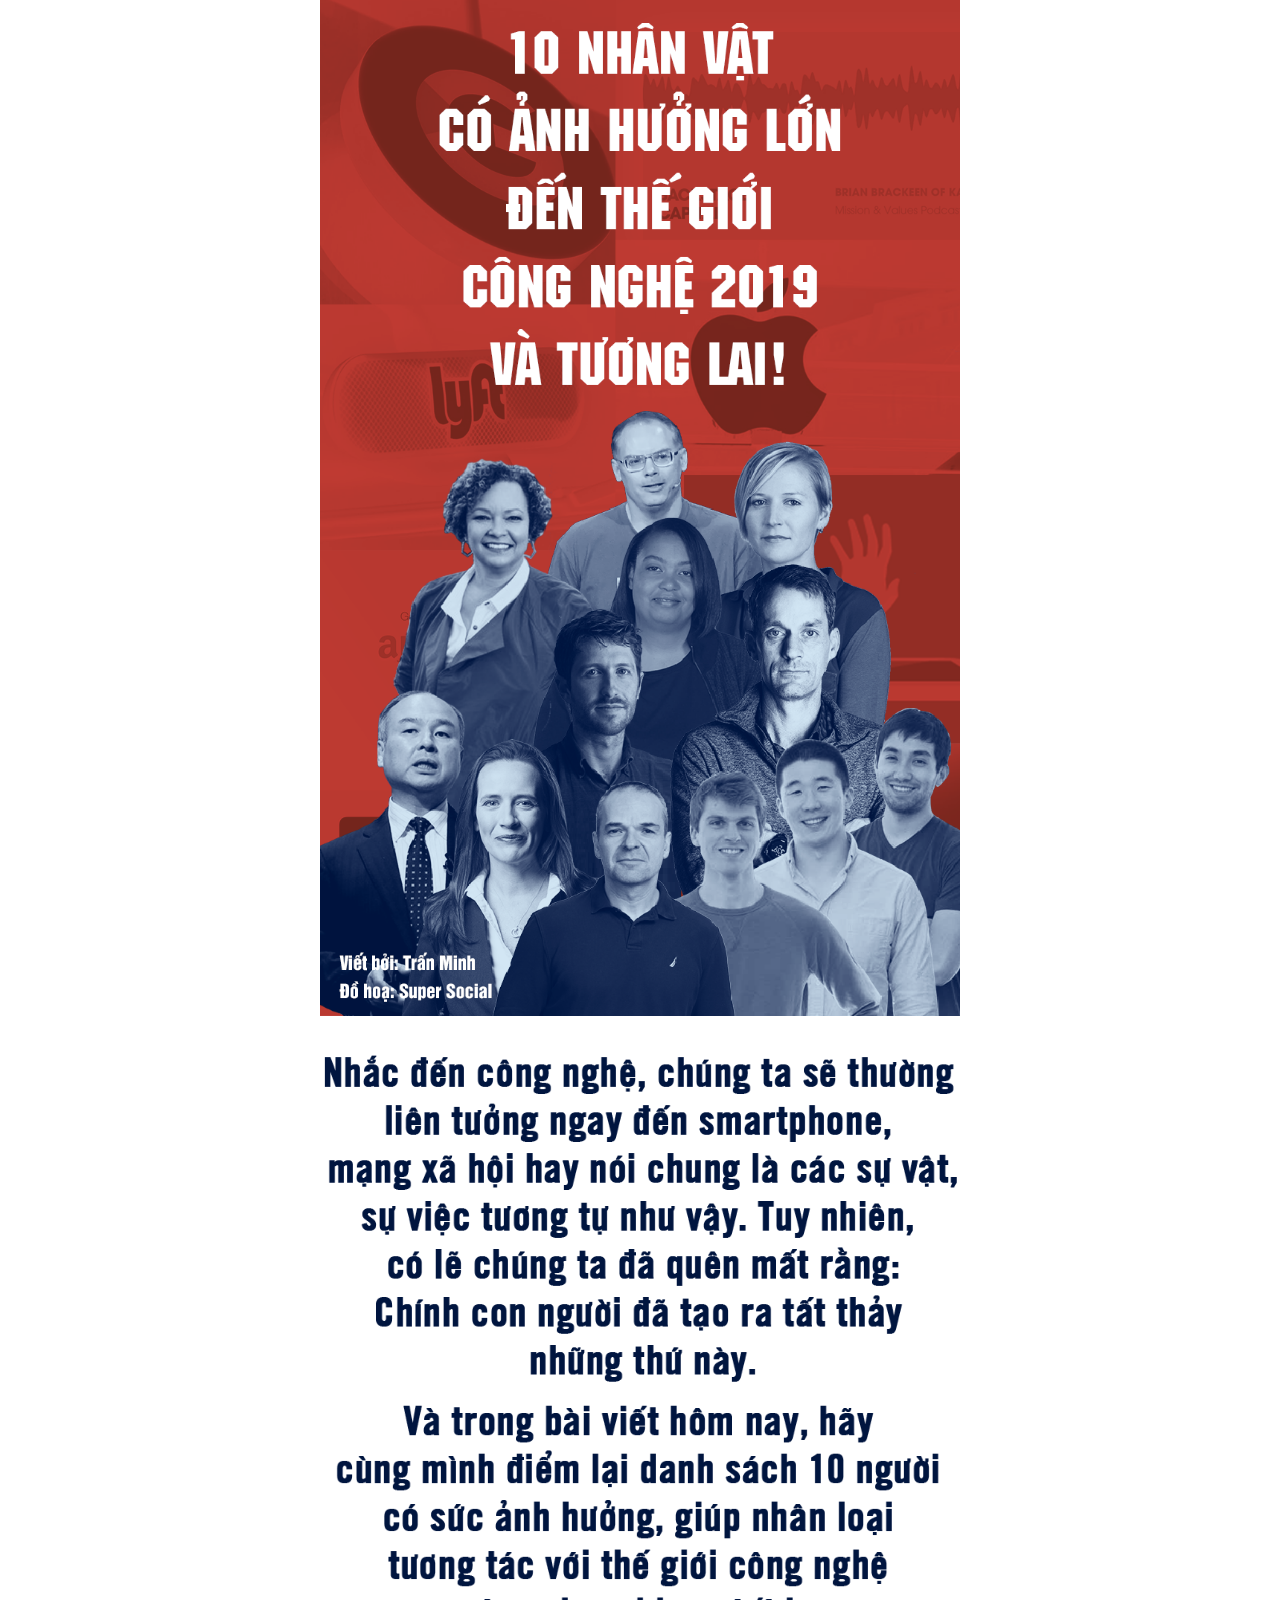
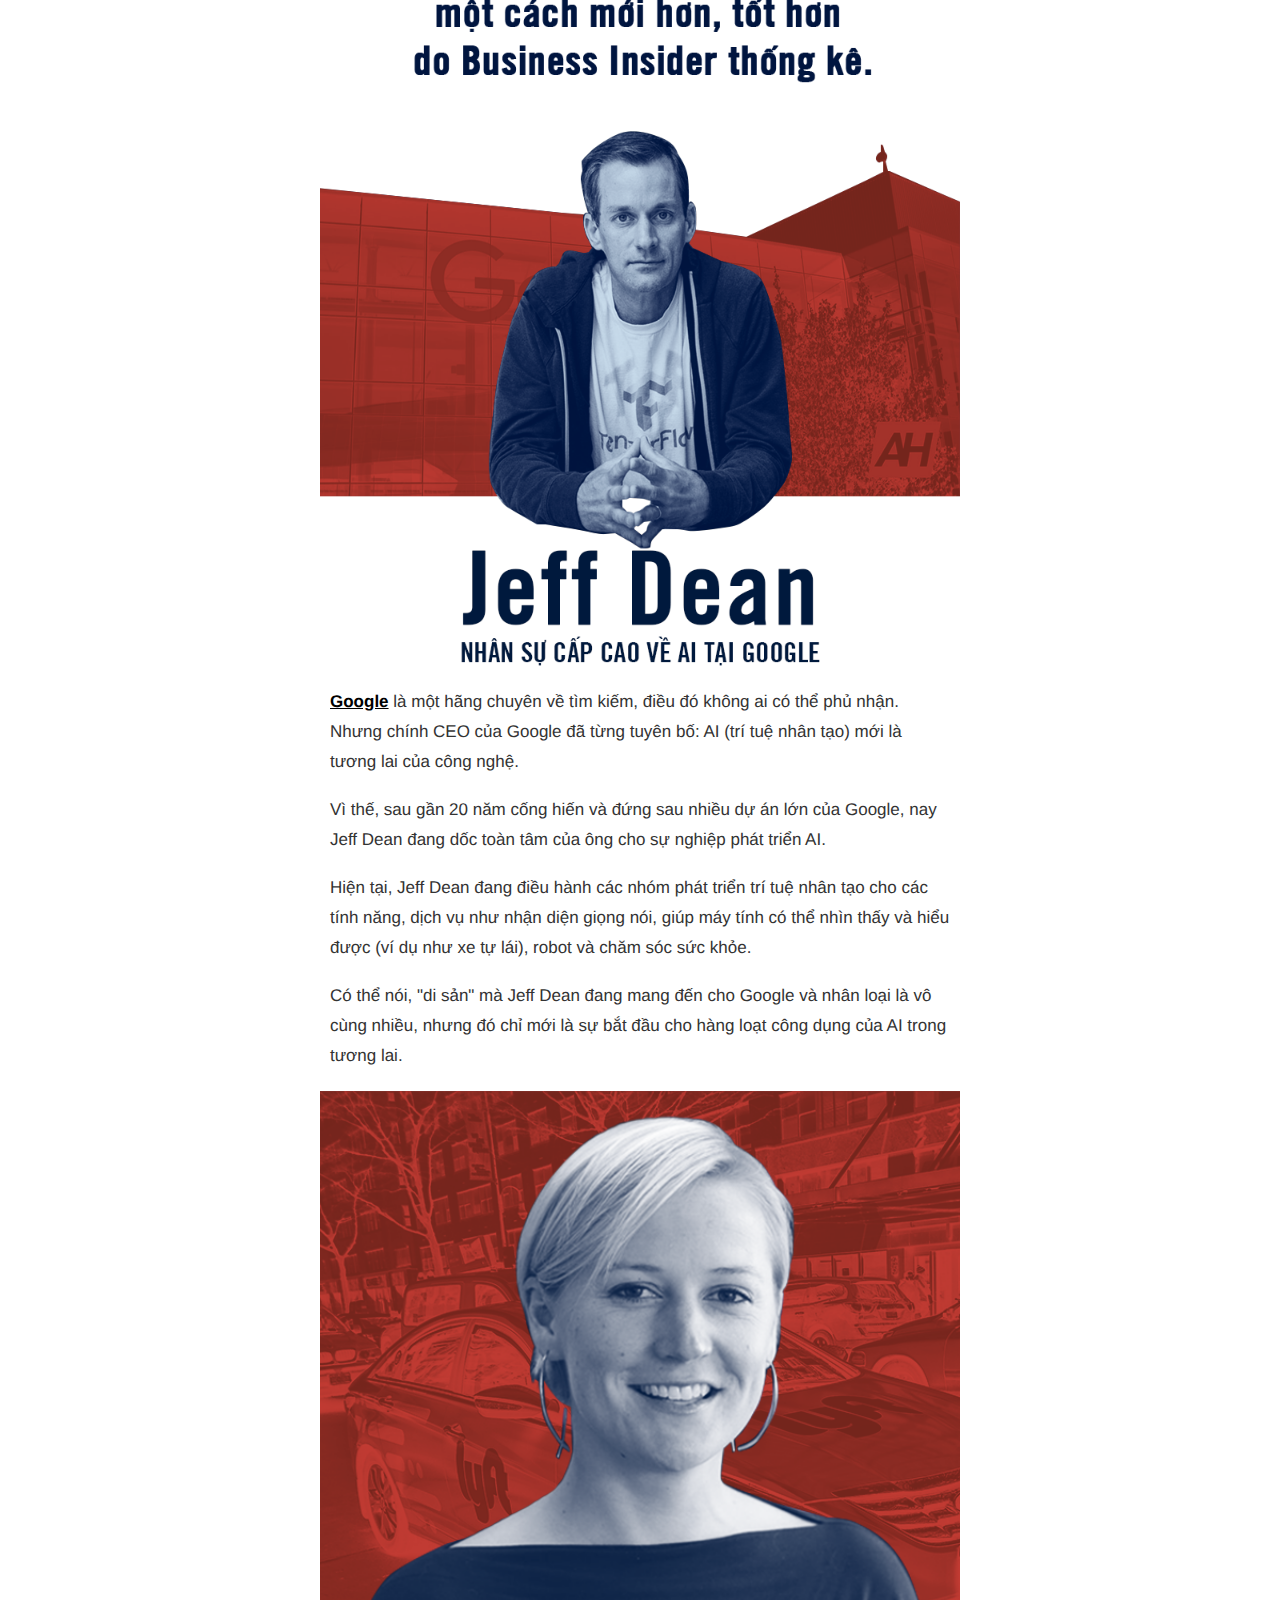
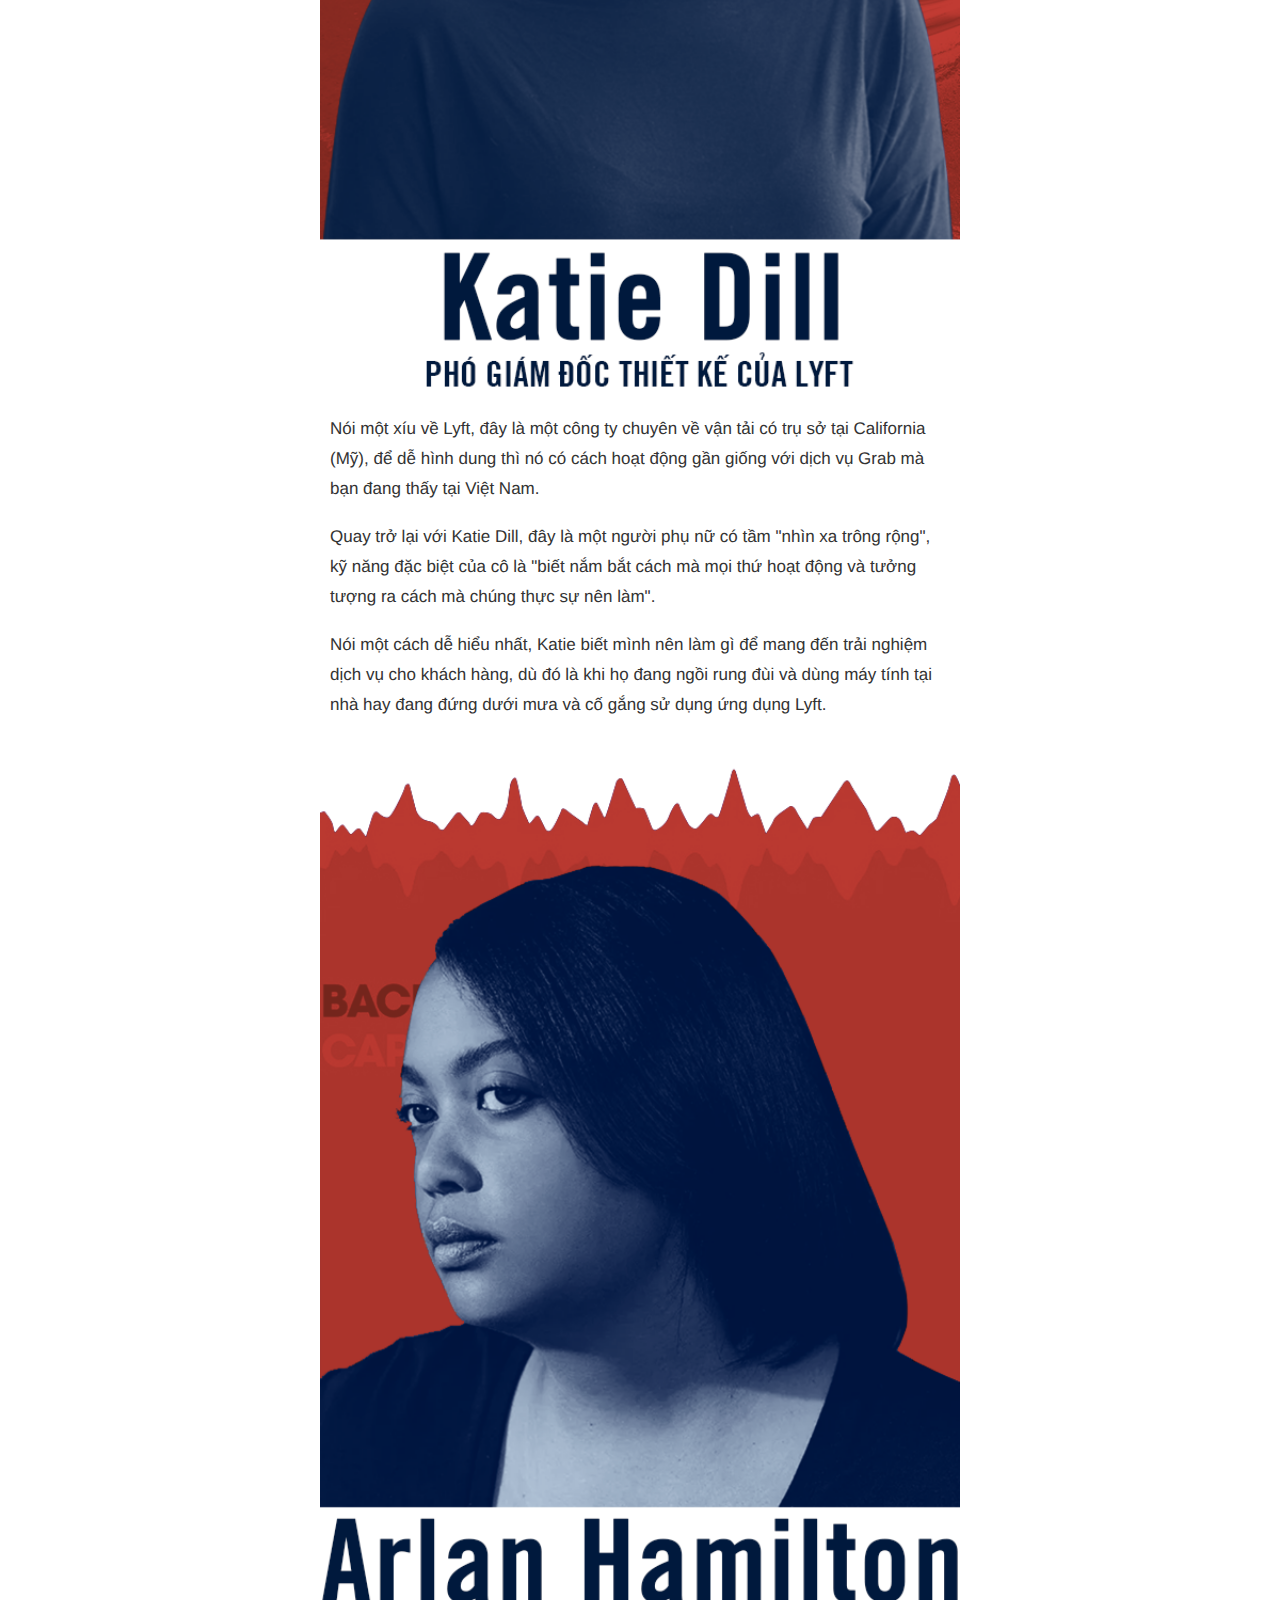
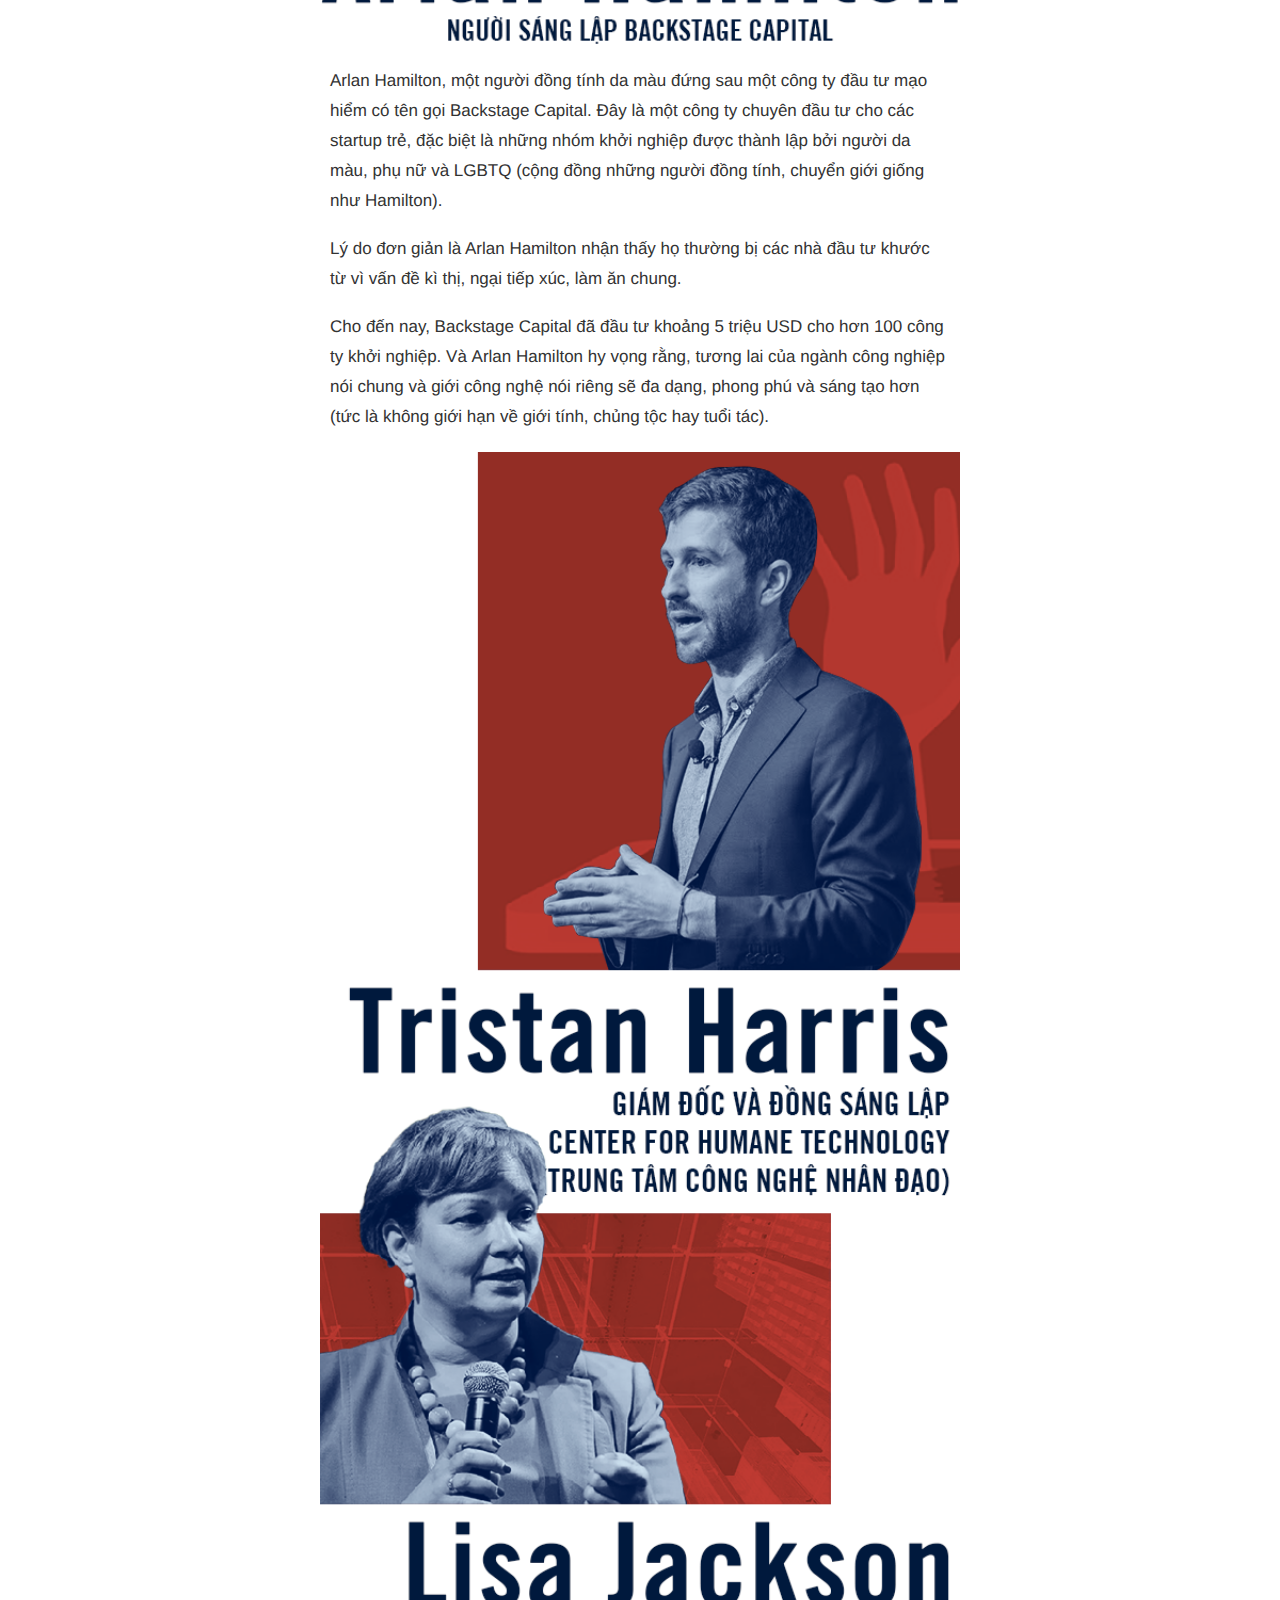
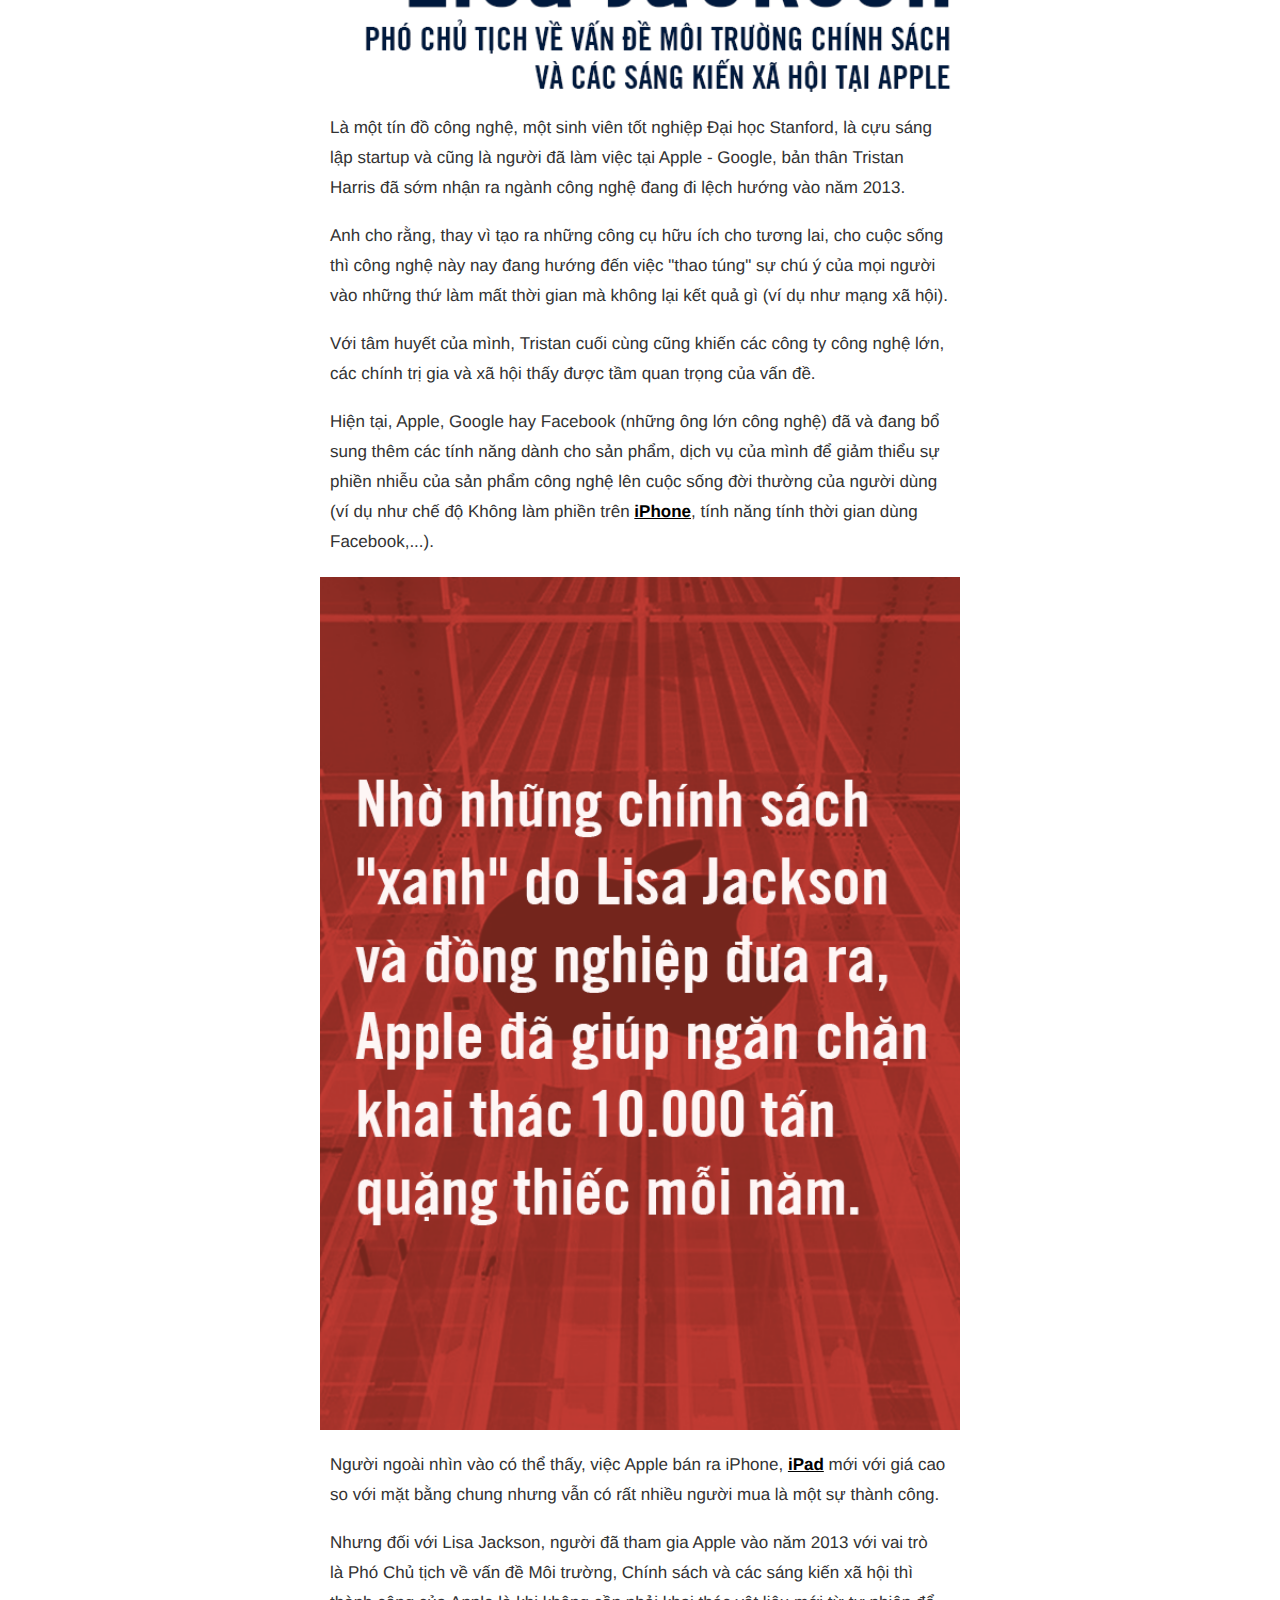
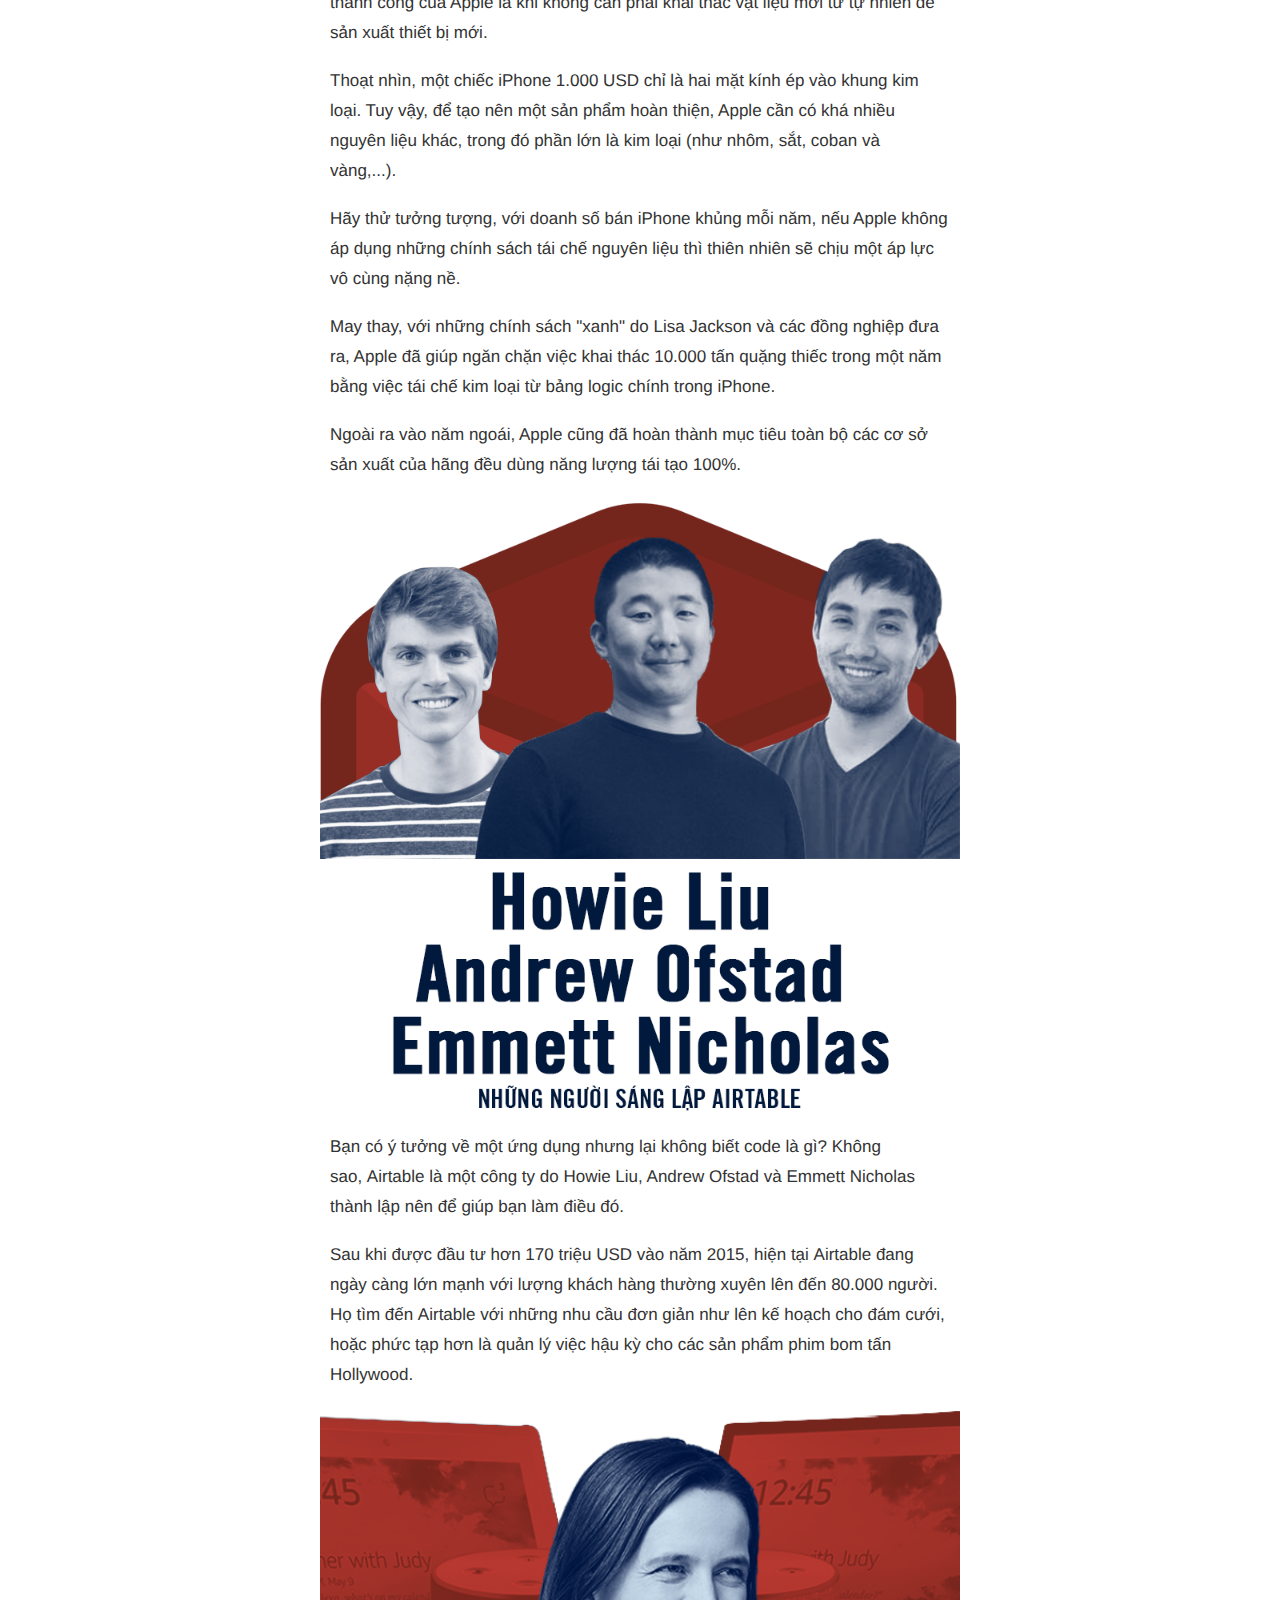
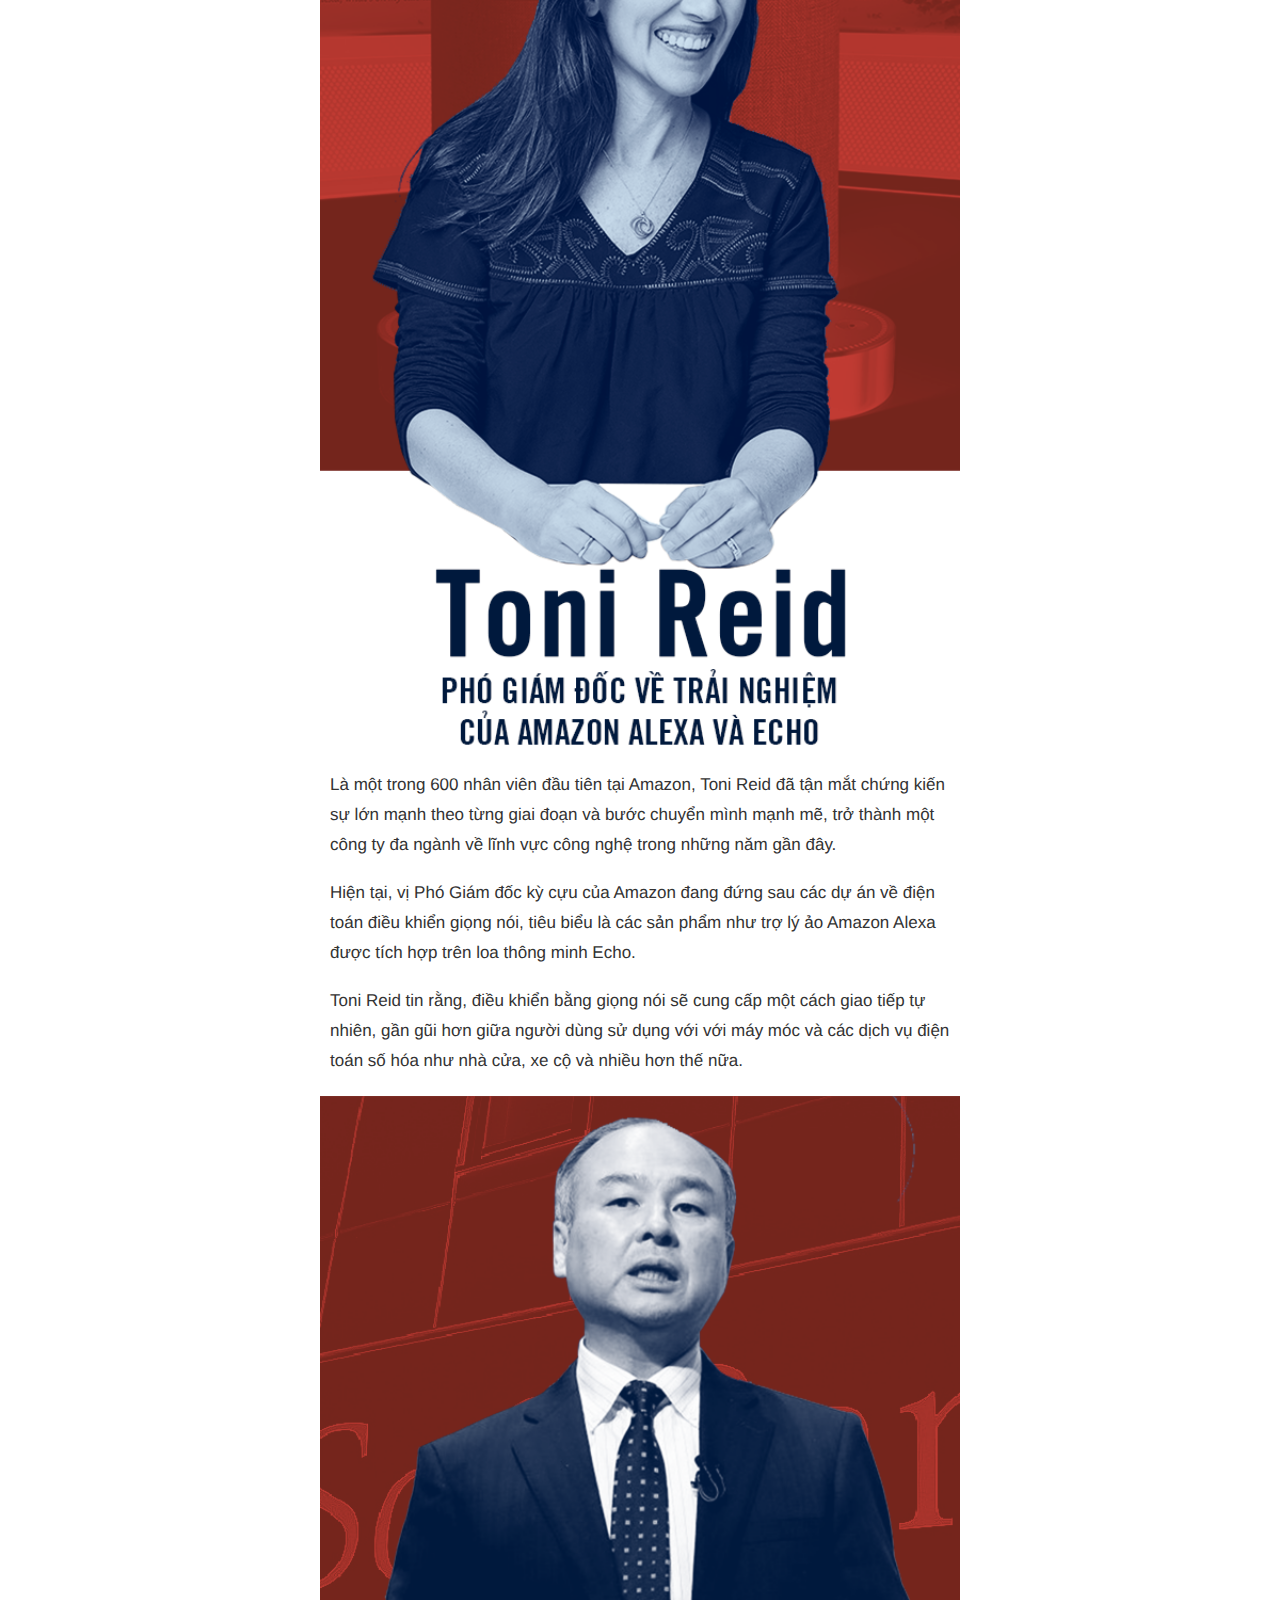
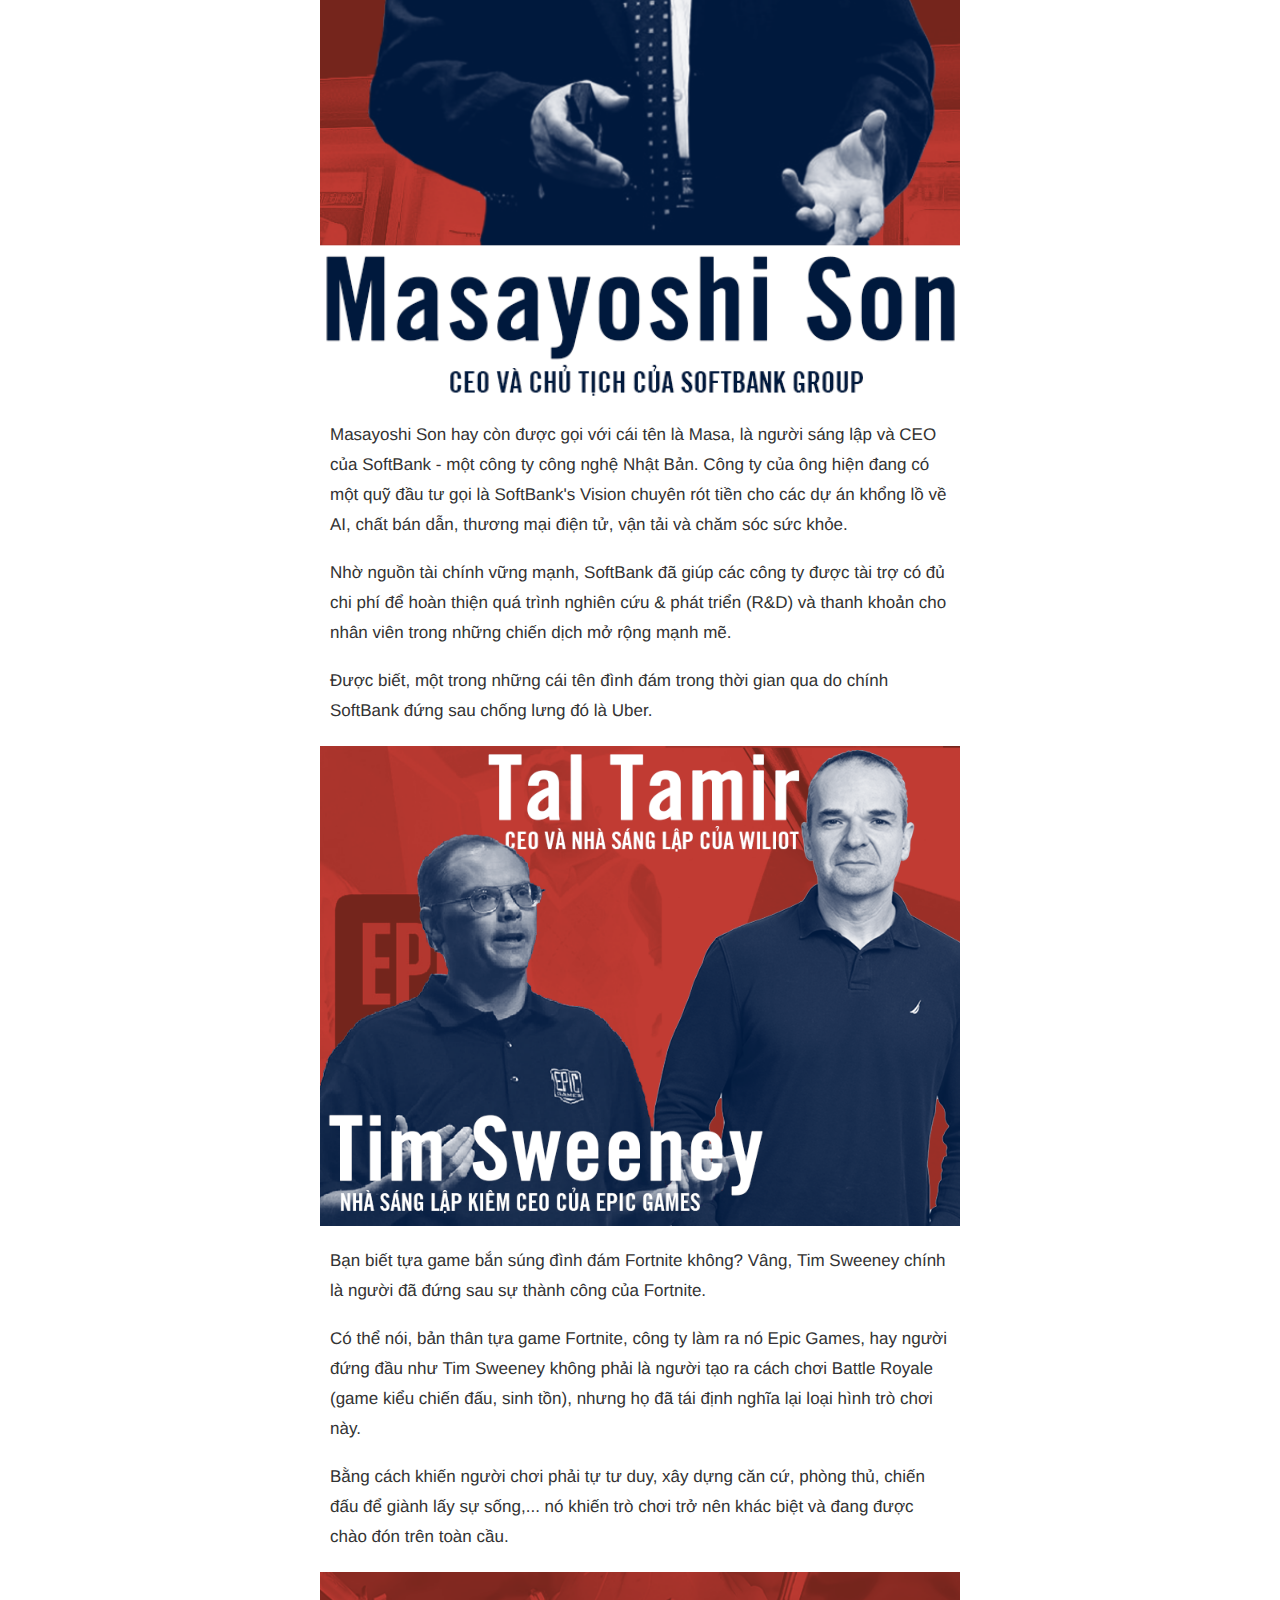
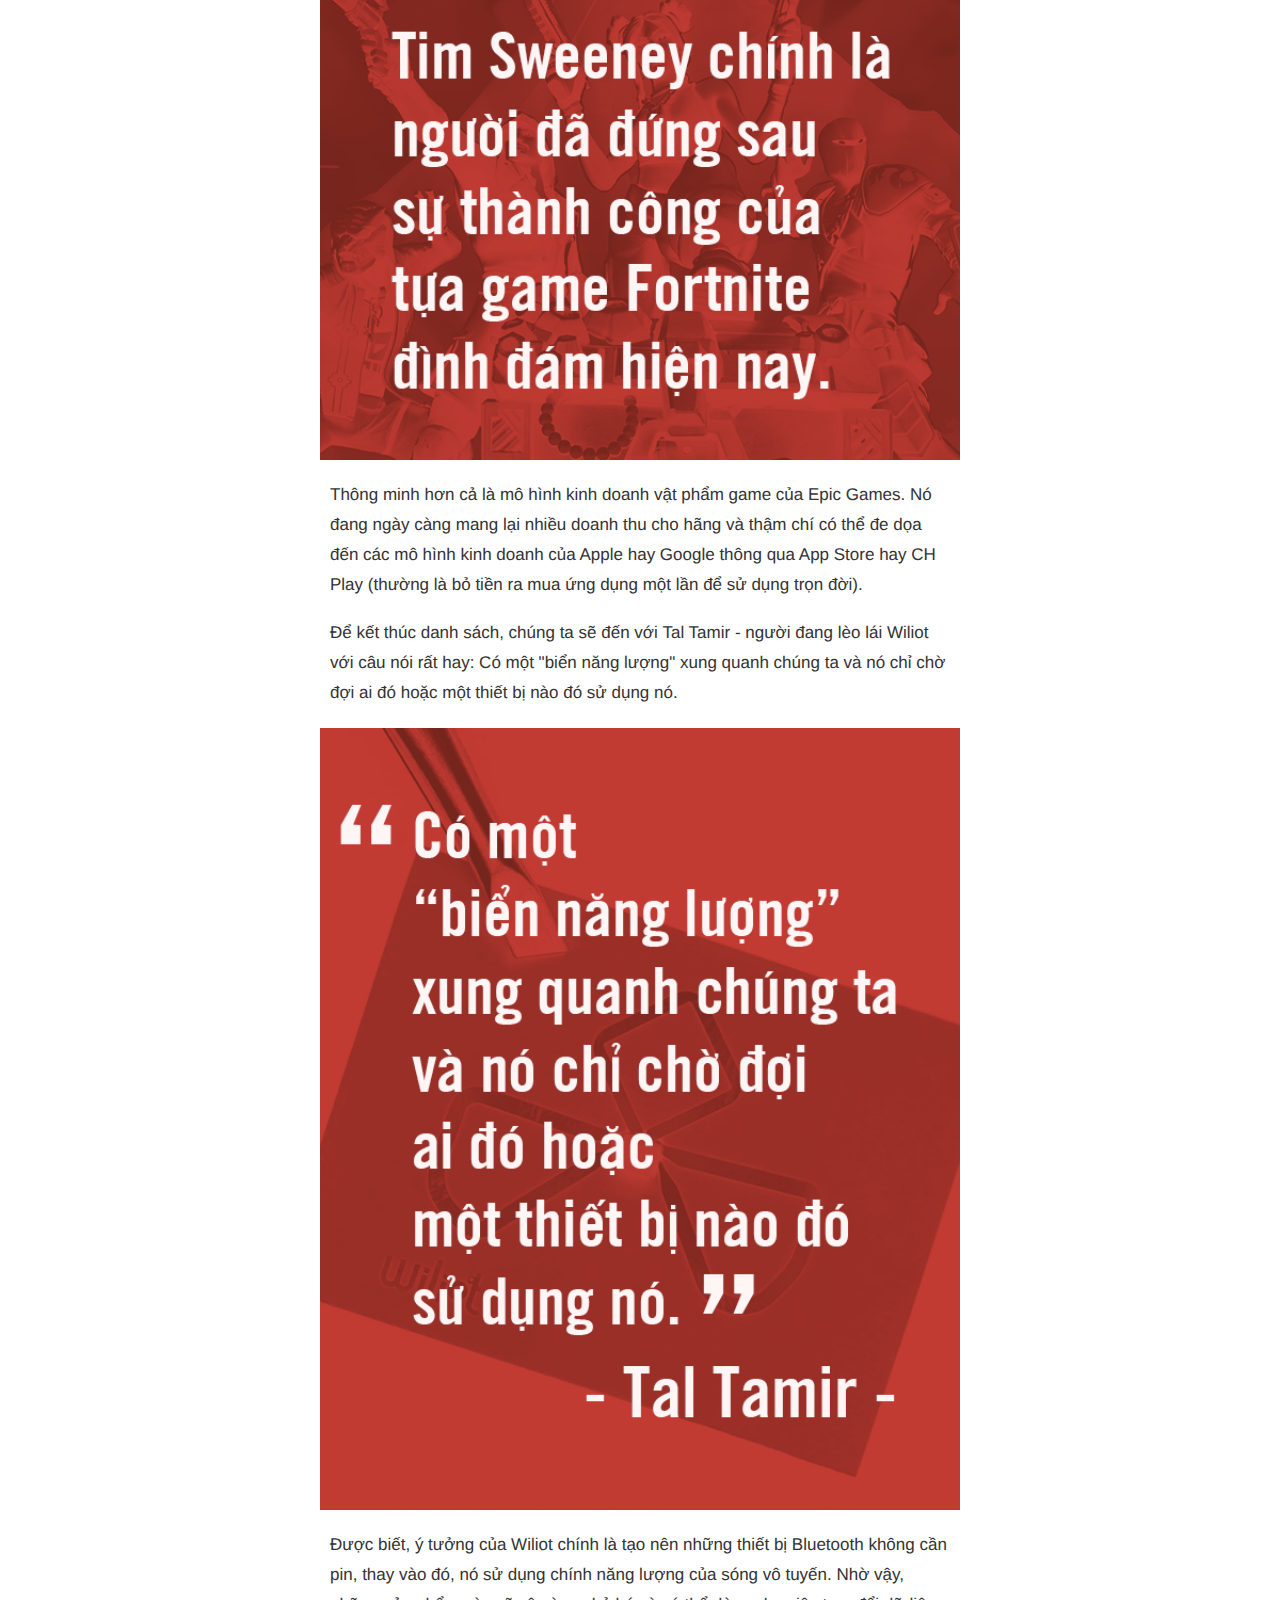
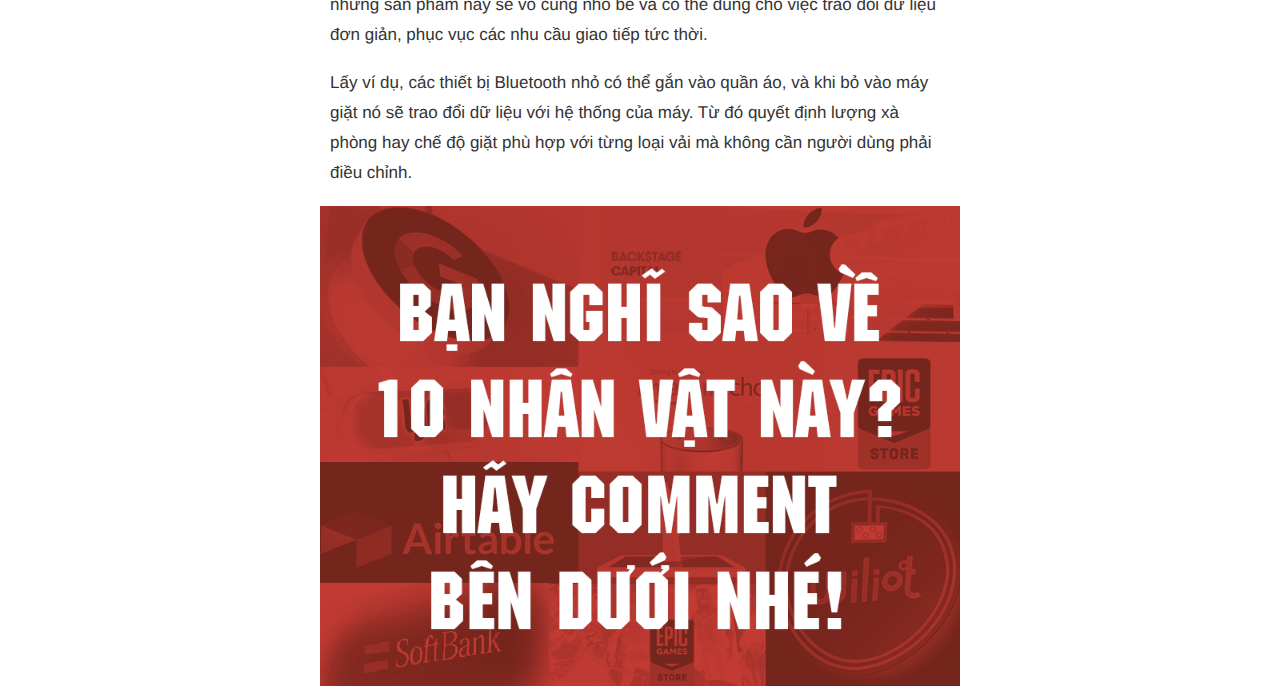
==== commit 7b2a130d: "up MOBILE" ====
--- a/MOBILE/index.html
+++ b/MOBILE/index.html
@@ -17,78 +17,76 @@
 			<div class="img-fullscreen">
 				<img src="images/img01.png">
 			</div>
-			<div class="outline">
-				<img src="images/outline02.png">
-			</div>
 			<div class="img-fullscreen">
 				<img src="images/img02.png">
 			</div>
-			<p>Hiện nay, đã có rất nhiều sản phẩm áp dụng công nghệ sạc không dây. Ví dụ như các mẫu smartphone đầu bảng của&nbsp;<a href="https://www.thegioididong.com/dtdd-samsung" target="_blank" title="Samsung" type="Samsung">Samsung</a>&nbsp;hay LG hỗ trợ cả chuẩn PMA và Qi, trong khi Apple lại cảm thấy chỉ cần tích hợp chuẩn Qi lên&nbsp;<a href="https://www.thegioididong.com/dtdd-apple-iphone" target="_blank" title="iPhone" type="iPhone">iPhone</a>&nbsp;là đủ.</p><br>
-			<p>Bên cạnh đó cũng không ít những nhà sản xuất muốn đa dạng công nghệ trên thiết bị của họ bằng cách vừa tích hợp chuẩn sạc Qi kèm PMA, vừa áp dụng thêm phương thức sạc không dây cộng hưởng chung với sạc cảm ứng.</p><br>
-			<p>Lấy ví dụ như&nbsp;các sản phẩm của NuCurrent hiện hỗ trợ Qi, PMA và cả A4WP. Đồng thời, họ còn công bố ăng-ten sạc cộng hưởng và cảm ứng 10W đầu tiên trên thế giới. Audi và Mercedes cũng là một trong những nhà sản xuất xe hơi đi đầu trong việc tích hợp các công nghệ sạc không dây tiên tiến nhất trên ô tô của họ.</p><br>
+			<p><a href="https://www.thegioididong.com/tin-tuc/google-assistant-da-chinh-thuc-co-mat-tren-app-store-viet-nam-1165568" target="_blank" title="Google Assistant đã chính thức có mặt trên App Store Việt Nam" type="Google Assistant đã chính thức có mặt trên App Store Việt Nam">Google</a> là một hãng chuyên về tìm kiếm, điều đó không ai có thể phủ nhận. Nhưng chính CEO của Google đã từng tuyên bố: AI (trí tuệ nhân tạo) mới là tương lai của công nghệ.</p><br>
+			<p>Vì thế, sau gần 20 năm cống hiến và đứng sau nhiều dự án lớn của Google, nay Jeff Dean đang dốc toàn tâm của ông cho sự nghiệp phát triển AI.</p><br>
+			<p>Hiện tại,&nbsp;Jeff Dean đang điều hành các nhóm phát triển trí tuệ nhân tạo cho các tính năng, dịch vụ như nhận diện giọng nói, giúp máy tính có thể nhìn thấy và hiểu được (ví dụ như xe tự lái), robot và chăm sóc sức khỏe.</p><br>
+			<p>Có thể nói, "di sản" mà&nbsp;Jeff Dean đang mang đến cho Google và nhân loại là vô cùng nhiều, nhưng đó chỉ mới là sự bắt đầu cho hàng loạt công dụng của AI trong tương lai.</p>
 			<div class="img-fullscreen">
 				<img src="images/img03.png">
 			</div>
-			<p>Song song đó, tổ chức WPC cũng đang mở rộng sạc không dây ở các công trình công cộng như quán cafe, nhà sách,... Nhờ vậy mà sau này, đi đến đâu, bạn cũng có thể dễ dàng sạc được smartphone của mình mà không bận tâm về vấn đề cáp sạc.</p><br>
-			<p>Theo tờ&nbsp;<a rel="nofollow" href="https://www.digitaltrends.com/mobile/does-wireless-charging-degrade-your-battery-faster/" target="_blank" title="DigitalTrends" type="DigitalTrends">DigitalTrends</a>:&nbsp;<i>c không dây lại là một công nghệ cực kì hữu ích, và hơn hết những tin đồn về tác hại của công nghệ sạc này là không chính xác. Vì vậy, bạn có thể tiếp tục sử dụng và trải nghiệm mà không lo pin của điện thoại bị hỏng</i>.</p><br>
-			<p>Xem thêm:&nbsp;<a href="https://www.thegioididong.com/tin-tuc/tinh-nang-sac-khong-day-co-anh-huong-den-pin-cua-dien-thoai-1094525" target="_blank" title="Tính năng sạc không dây có ảnh hưởng đến pin của điện thoại?" type="Tính năng sạc không dây có ảnh hưởng đến pin của điện thoại?">Tính năng sạc không dây có ảnh hưởng đến pin của điện thoại?</a></p><br>
-			<div class="outline">
-				<img src="images/outline03.png">
-			</div>
-			<p>Sau một thời gian dài các nhà sản xuất "vật lộn" để tìm ra một quy chuẩn sạc không dây chung, cuối cùng vào năm 2017, việc Apple ra mắt bộ đôi iPhone 8 và <a href="https://www.thegioididong.com/dtdd/iphone-x-64gb" target="_blank" title="Điện thoại iPhone X 64GB" type="Điện thoại iPhone X 64GB">iPhone X</a> với khả năng hỗ trợ chuẩn sạc Qi đã phần nào ảnh hưởng đến hướng đi chung cho cả làng công nghệ.</p><br>
-			<p>Trước đó, thị trường khá là rối ren bởi có quá nhiều tiêu chuẩn liên quan đến sạc không dây. Đầu tiên có thể kể đến là chuẩn sạc Qi, một chuẩn sạc đến từ&nbsp;Wireless Power Consortium (WPC) hiện đang chiếm đến 90% thị phần.</p>
+			<p>Nói một xíu về&nbsp;Lyft, đây là một công ty chuyên về vận tải có trụ sở tại California (Mỹ), để dễ hình dung thì nó có cách hoạt động gần giống với dịch vụ Grab mà bạn đang thấy tại Việt Nam.</p><br>
+			<p>Quay trở lại với&nbsp;Katie Dill, đây là một người phụ nữ có tầm "nhìn xa trông rộng", kỹ năng đặc biệt của cô là "biết nắm bắt cách mà mọi thứ hoạt động và tưởng tượng ra cách mà chúng thực sự nên làm".</p><br>
+			<p>Nói một cách dễ hiểu nhất, Katie biết mình nên làm gì để mang đến trải nghiệm dịch vụ cho khách hàng, dù đó là khi họ đang ngồi rung đùi và dùng máy tính tại nhà hay đang đứng dưới mưa và cố gắng sử dụng ứng dụng Lyft.</p><br>
 			<div class="img-fullscreen">
 				<img src="images/img04.png">
 			</div>
-			<p>Sau đó có thể kể đến chuẩn PMA (Power Matters Alliance, hay còn gọi là Powermat) và&nbsp;A4WP (Alliance for Wireless Power, tên gọi mới của chuẩn Rezence)&nbsp;.</p><br>
-			<p>Vào đầu năm 2018, các tổ chức đứng sau các chuẩn sạc này này đã sáp nhập, đặt dấu chấm hết cho sự phân mảnh tiêu chuẩn sạc không dây và gián tiếp xác nhận rằng: Qi là tiêu chuẩn chung, đang được các tổ chức và các hãng tập trung phát triển, cải tiến.</p>
+			<p>Arlan Hamilton, một người đồng tính da màu đứng sau một công ty đầu tư mạo hiểm có tên gọi&nbsp;Backstage Capital. Đây là một công ty chuyên đầu tư cho các startup trẻ, đặc biệt là những nhóm khởi nghiệp được thành lập bởi người da màu, phụ nữ và LGBTQ (cộng đồng những người đồng tính, chuyển giới giống như&nbsp;Hamilton).</p><br>
+			<p>Lý do đơn giản là Arlan Hamilton nhận thấy họ&nbsp;thường bị các nhà đầu tư khước từ vì vấn đề kì thị, ngại tiếp xúc, làm ăn chung.</p><br>
+			<p>Cho đến nay,&nbsp;Backstage Capital đã đầu tư khoảng 5 triệu USD cho hơn 100 công ty khởi nghiệp. Và&nbsp;Arlan Hamilton hy vọng rằng, tương lai của ngành công nghiệp nói chung và giới công nghệ nói riêng sẽ đa dạng, phong phú và sáng tạo hơn (tức là không giới hạn về giới tính, chủng tộc hay tuổi tác).</p>
 			<div class="img-fullscreen">
 				<img src="images/img05.png">
 			</div>
-			<p>Tuy nhiên cũng cần lưu ý rằng, việc sáp nhập không có nghĩa là các sản phẩm đã ra mắt (với những chuẩn khác Qi) không thể tiếp tục sử dụng. Ví dụ như trường hợp của&nbsp;Powermat, họ đã tung ra các bản cập nhật để những trụ sạc không dây ở Starbucks nay có thể hoạt động với cả thiết bị hỗ trợ chuẩn Qi thay vì chỉ PMA như ngày trước.</p><br>
-			<p>Song song đó, chuẩn sạc cảm ứng không dây PMA AirFuel (là chuẩn do&nbsp;PMA kết hợp với A4WP tạo nên)&nbsp;vẫn được tiếp tục phát triển và được áp dụng trên một số sản phẩm của&nbsp;Powermat dù không thực sự phổ biến.</p><br>
-			<div class="outline">
-				<img src="images/outline04.png">
-			</div>
+			<p>Là một tín đồ công nghệ, một sinh viên tốt nghiệp Đại học Stanford, là cựu sáng lập startup và cũng là người đã làm việc tại Apple - Google, bản thân&nbsp;Tristan Harris đã sớm nhận ra ngành công nghệ đang đi lệch hướng vào năm 2013.</p><br>
+			<p>Anh cho rằng, thay vì tạo ra những công cụ hữu ích cho tương lai, cho cuộc sống thì công nghệ này nay đang hướng đến việc "thao túng" sự chú ý của mọi người vào những thứ làm mất thời gian mà không lại kết quả gì (ví dụ như mạng xã hội).</p><br>
+			<p>Với tâm huyết của mình,&nbsp;Tristan cuối cùng cũng khiến các công ty công nghệ lớn, các chính trị gia và xã hội thấy được tầm quan trọng của vấn đề.</p><br>
+			<p>Hiện tại, Apple, Google hay Facebook (những ông lớn công nghệ) đã và đang bổ sung thêm các tính năng dành cho sản phẩm, dịch vụ của mình để giảm thiểu sự phiền nhiễu của sản phẩm công nghệ lên cuộc sống đời thường của người dùng (ví dụ như chế độ Không làm phiền trên <a href="https://www.thegioididong.com/dtdd-apple-iphone" target="_blank" title="iPhone" type="iPhone">iPhone</a>, tính năng tính thời gian dùng Facebook,...).</p>
 			<div class="img-fullscreen">
 				<img src="images/img06.png">
 			</div>
-			<p>Nếu ở phần tên gọi, chúng ta có khá nhiều cái tên như Qi, PMA hay là A4WP,&nbsp;PMA AirFuel,... làm dễ bị rối thì khi nói đến nguyên lý hoạt động, chỉ có 2 nhóm chính: Đó là sạc không dây ứng dụng cảm ứng điện từ và sạc không dây dùng cộng hưởng điện.</p><br>
-			<p>Chẳng hạn như chuẩn sạc Qi, nó áp dụng nguyên lý của cảm ứng điện từ như sau: Sẽ có một cuộn dây sơ cấp đặt trong đế sạc và một cuộn dây thứ cấp đặt trong thiết bị (ví dụ như smartphone) và như vậy, 2 cuộn dây này tạo thành một máy biến áp điện.</p><br>
-			<p>Khi bạn cắm nguồn và bật đế sạc, nguồn điện xoay chiều đi vào sẽ tạo nên một trường điện từ xung quanh cuộn sơ cấp. Lúc này, nếu bạn đặt thiết bị có chứa cuộn dây thứ cấp đến đủ gần (khoảng 45 mm) thì dòng điện này sẽ được chuyển sang cuộn thứ cấp và biến đổi thành dòng một chiều bởi mạch thu trên smartphone, quá trình sạc sẽ bắt đầu diễn ra.</p>
+			<p>Người ngoài nhìn vào có thể thấy, việc Apple bán ra iPhone, <a href="https://www.thegioididong.com/may-tinh-bang-apple-ipad" target="_blank" title="Apple iPad" type="Apple iPad">iPad</a> mới với giá cao so với mặt bằng chung nhưng vẫn có rất nhiều người mua là một sự thành công.</p><br>
+			<p>Nhưng đối với&nbsp;Lisa Jackson, người đã tham gia Apple vào năm 2013 với vai trò là&nbsp;Phó Chủ tịch về vấn đề Môi trường, Chính sách và các sáng kiến ​​xã hội thì thành công của Apple là khi không cần phải khai thác vật liệu mới từ tự nhiên để sản xuất thiết bị mới.</p><br>
+			<p>Thoạt nhìn, một chiếc iPhone 1.000 USD chỉ là hai mặt kính ép vào khung kim loại. Tuy vậy, để tạo nên một sản phẩm hoàn thiện, Apple cần có khá nhiều nguyên liệu khác, trong đó phần lớn là kim loại (như&nbsp;nhôm, sắt, coban và vàng,...).</p><br>
+			<p>Hãy thử tưởng tượng, với doanh số bán iPhone khủng mỗi năm, nếu Apple không áp dụng những chính sách tái chế nguyên liệu thì thiên nhiên sẽ chịu một áp lực vô cùng nặng nề.</p><br>
+			<p>May thay, với những chính sách "xanh" do Lisa Jackson và các đồng nghiệp đưa ra, Apple đã giúp&nbsp;ngăn chặn việc khai thác 10.000 tấn quặng thiếc trong một năm bằng việc tái chế kim loại từ bảng logic chính trong iPhone.</p><br>
+			<p>Ngoài ra vào năm ngoái, Apple cũng đã hoàn thành mục tiêu toàn bộ các cơ sở sản xuất của hãng đều dùng năng lượng tái tạo 100%.</p>
 			<div class="img-fullscreen">
 				<img src="images/img07.png">
 			</div>
-			<p>Trên thực tế, mặc dù ứng dụng cùng một phương thức như nhau nhưng chuẩn sạc Qi lại khác PMA ở tần số truyền và giao thức kết nối được sử dụng để giao tiếp với các thiết bị cũng như việc điều khiển quản lý năng lượng.</p><br>
-			<p>Bên cạnh công nghệ sạc không dây cảm ứng thì cũng có một vài tiêu chuẩn như AirFuel ứng dụng công nghệ sạc cộng hưởng. Về cơ bản, công nghệ này vẫn sử dụng các cuộn dây đặt trong thiết bị, tuy nhiên nó đã được điều chỉnh tần số dao động giữa thiết bị thu - phát nên giúp truyền tải năng lượng ở khoảng cách xa hơn, lên đến vài inch (1 inch = 2.54 cm).</p><br>
-			<p>Ngoài ra, công nghệ này cũng cho phép năng lượng có thể truyền tải theo bất kỳ hướng nào, miễn là nó nằm trong khoảng cách cho phép và có thể dùng để sạc nhiều thiết bị cùng lúc từ một cuộn sơ cấp duy nhất. Nhưng bù lại, cường độ năng lượng của sạc cộng hưởng sẽ thấp hơn so với sạc cảm ứng.</p>
+			<p>Bạn có ý tưởng về một ứng dụng nhưng lại không biết code là gì? Không sao,&nbsp;Airtable là một công ty do&nbsp;Howie Liu, Andrew Ofstad và Emmett Nicholas thành lập nên để giúp bạn làm điều đó.</p><br>
+			<p>Sau khi được đầu tư hơn 170 triệu USD vào năm 2015, hiện tại&nbsp;Airtable đang ngày càng lớn mạnh với lượng khách hàng thường xuyên lên đến 80.000 người. Họ tìm đến&nbsp;Airtable với những nhu cầu đơn giản như lên kế hoạch cho đám cưới, hoặc phức tạp hơn là quản lý việc hậu kỳ cho các sản phẩm phim bom tấn Hollywood.</p>
 			<div class="img-fullscreen">
 				<img src="images/img08.png">
 			</div>
-			<p>Ở thời điểm hiện tại, chuẩn Qi 1.2 cũng hỗ trợ công nghệ sạc không dây cộng hưởng để sạc ở khoảng cách xa hơn, tầm 2.8 cm. Nhưng để đảm bảo sự tương thích ngược với các phiên bản Qi trước đó cũng như đảm bảo các giới hạn về an toàn điện, nhiệt độ, chất lượng tín hiệu điện truyền đi,... nên chỉ các hệ thống sạc được thiết kế cho mục đích sạc ở phạm vi xa mới thấy rõ được hiệu quả.</p><br>
-			<div class="outline">
-				<img src="images/outline05.png">
-			</div>
-			<p>Trong khi Wireless Power Consortium (WPC) đang là một tổ chức lớn, đứng sau nhiều sáng chế và sản phẩm sạc không dây theo quy chuẩn quen thuộc thì một số công ty nhỏ hơn hay các start-up trẻ cũng đang nảy ra nhiều ý tưởng mới lạ khác. Một trong số họ đang làm việc với AirFuel để nâng cấp, cho phép sạc không dây ở phạm vi rộng hơn.</p><br>
-			<p>Còn nhớ tại CES 2016, Humavox là một hãng đã công bố công nghệ sạc không dây dựa vào công nghệ truyền tần số vô tuyến truờng gần (hiểu đơn giản là nó giống giống với NFC mà chúng ta hay sử dụng). Thay vì tích hợp các cuộn dây kim loại vào thiết bị thu - phát, công nghệ mới của Humavox sử dụng một mạch tích hợp nhỏ (IC) để xử lý và truyền tải điện năng.</p>
-			<h3><iframe width="340" height="315" src="https://www.youtube.com/embed/1AE7tGKb3jo" frameborder="0" allow="accelerometer; autoplay; encrypted-media; gyroscope; picture-in-picture" allowfullscreen></iframe></h3>
-			<p>Energous là một công ty khác có công nghệ dựa trên sóng vô tuyến, nó mang lại khả năng sạc không dây xa đến 15 feet (khoảng 4.57 m). Năm ngoái, công ty này cũng đã công bố một máy phát trung tâm khá đắt tiền, nó có khả năng cung cấp 5.5 W điện cho các thiết bị nhận trong bán kính hơn 1.5 m, hoặc công suất sẽ giảm còn 3.5 W ở bán kính hơn 3 m hay chỉ còn 1 W ở bán kính gần 5 m.</p>
+			<p>Là một trong 600 nhân viên đầu tiên tại Amazon, Toni Reid đã tận mắt chứng kiến sự lớn mạnh theo từng giai đoạn và bước chuyển mình mạnh mẽ, trở thành một công ty đa ngành về lĩnh vực công nghệ trong những năm gần đây.</p><br>
+			<p>Hiện tại, vị Phó Giám đốc kỳ cựu của Amazon đang đứng sau các dự án về điện toán điều khiển giọng nói, tiêu biểu là các sản phẩm như trợ lý ảo Amazon Alexa được tích hợp trên&nbsp;loa thông minh Echo.</p><br>
+			<p>Toni Reid tin rằng, điều khiển bằng giọng nói sẽ cung cấp một cách giao tiếp tự nhiên, gần gũi hơn giữa người dùng sử dụng với với máy móc và các dịch vụ điện toán số hóa như nhà cửa, xe cộ và nhiều hơn thế nữa.</p>
 			<div class="img-fullscreen">
 				<img src="images/img09.png">
 			</div>
-			<p>Nếu bấy nhiều vẫn chưa đủ thỏa mãn sự sáng tạo thì hãy đến với công nghệ sạc không dây bằng sóng siêu âm với tiêu chuẩn UBeam. Đây là tiêu chuẩn mang lại công suất truyền tải 1.5 W ở bán kính 4 m nhưng thật tiếc là công suất sạc quá thấp và nhiệt lượng tỏa ra quá cao của chuẩn sạc không này đang khiến nó bị bỏ ngỏ.</p>
-			<div class="outline">
-				<img src="images/outline06.png">
-			</div>
-			<p>Mặc dù đã xuất hiện trên thị trường một thời gian dài cũng như được những nhà sản xuất smartphone lớn như Apple, Samsung để ý tới nhưng trên thực tế, sạc không dây vẫn chưa thật sự thu hút người dùng.</p><br>
-			<p>Bởi đơn giản, công suất sạc không phải là một lợi thế của sạc không dây khi so với sạc có dây. Hơn nữa, để sử dụng sạc không dây, bạn phải mua thêm phụ kiện rời. Bạn cũng cần đặt thiết bị ở một khoảng cách nhất định so với đế và đế sạc thì cũng cần được kết nối bằng dây đến nguồn điện.</p>
+			<p>Masayoshi Son hay còn được gọi với cái tên là&nbsp;Masa, là người sáng lập và CEO của SoftBank - một công ty công nghệ Nhật Bản. Công ty của ông hiện đang có một quỹ đầu tư gọi là SoftBank's Vision chuyên rót tiền cho các dự án khổng lồ về AI,&nbsp;chất bán dẫn, thương mại điện tử, vận tải và chăm sóc sức khỏe.</p><br>
+			<p>Nhờ nguồn tài chính vững mạnh,&nbsp;SoftBank đã giúp các công ty được tài trợ có đủ chi phí để hoàn thiện quá trình nghiên cứu &amp; phát triển (R&amp;D) và thanh khoản cho nhân viên trong những chiến dịch mở rộng mạnh mẽ.</p><br>
+			<p>Được biết, một trong những cái tên đình đám trong thời gian qua do chính SoftBank đứng sau chống lưng đó là Uber.</p>
 			<div class="img-fullscreen">
 				<img src="images/img10.png">
 			</div>
-			<p>Như vậy, sạc không dây ở thời điểm hiện tại cũng chưa phải là không dây 100% (true wireless). Và dĩ nhiên, nó chưa hoàn hảo để đáp ứng đúng mong muốn của người dùng hiện tại.</p><br>
-			<p>Theo mình, nếu các nhà sản xuất và các tổ chức như WPC có thể tạo nên một chuẩn sạc không dây có thể hoạt động tốt như kiểu mà Blueooth hay Wifi đang được ứng dụng, thì trong tương lai, người dùng sẽ xem đây là một tính năng cần-phải-có, thay vì là một mánh lới để các hãng đem ra quảng bá.</p>
+			<p>Bạn biết tựa game bắn súng đình đám Fortnite không? Vâng,&nbsp;Tim Sweeney chính là người đã đứng sau sự thành công của&nbsp;Fortnite.</p><br>
+			<p>Có thể nói, bản thân tựa game Fortnite, công ty làm ra nó&nbsp;Epic Games, hay người đứng đầu như&nbsp;Tim Sweeney không phải là người tạo ra cách chơi&nbsp;Battle Royale (game kiểu chiến đấu, sinh tồn), nhưng họ đã tái định nghĩa lại loại hình trò chơi này.</p><br>
+			<p>Bằng cách khiến người chơi phải tự tư duy, xây dựng căn cứ, phòng thủ, chiến đấu để giành lấy sự sống,... nó khiến trò chơi trở nên khác biệt và đang được chào đón trên toàn cầu.</p>
 			<div class="img-fullscreen">
-				<img style="margin: 0;" class="del-marginbottom"src="images/img11.png">
+				<img src="images/img11.png">
+			</div>
+			<p>Thông minh hơn cả là mô hình kinh doanh vật phẩm game của&nbsp;Epic Games. Nó đang ngày càng mang lại nhiều doanh thu cho hãng và thậm chí có thể đe dọa đến các mô hình kinh doanh của Apple hay Google thông qua App Store hay CH Play (thường là bỏ tiền ra mua ứng dụng một lần để sử dụng trọn đời).</p><br>
+			<p>Để kết thúc danh sách, chúng ta sẽ đến với&nbsp;Tal Tamir - người đang lèo lái Wiliot với câu nói rất hay:&nbsp;Có một "biển năng lượng" xung quanh chúng ta và nó chỉ chờ đợi ai đó hoặc một thiết bị nào đó sử dụng nó.</p>
+			<div class="img-fullscreen">
+				<img src="images/img12.png">
+			</div>
+			<p>Được biết, ý tưởng của&nbsp;Wiliot chính là tạo nên những thiết bị Bluetooth không cần pin, thay vào đó, nó sử dụng chính năng lượng của sóng vô tuyến. Nhờ vậy, những sản phẩm này sẽ vô cùng nhỏ bé và có thể dùng cho việc trao đổi dữ liệu đơn giản, phục vục các nhu cầu giao tiếp tức thời.</p><br>
+			<p>Lấy ví dụ, các thiết bị Bluetooth nhỏ có thể gắn vào quần áo, và khi bỏ vào máy giặt nó sẽ trao đổi dữ liệu với hệ thống của máy. Từ đó quyết định lượng xà phòng hay chế độ giặt phù hợp với từng loại vải mà không cần người dùng phải điều chỉnh.</p><br>
+			<div class="img-fullscreen">
+				<img style="margin: 0;" class="del-marginbottom"src="images/img13.png">
 			</div>
 		</div>
 	</div>
--- a/MOBILE/css/style.css
+++ b/MOBILE/css/style.css
@@ -35,12 +35,12 @@
 input[type=text], input[type=tel], textarea {
     -webkit-appearance: none;
 }
-body{
+/*body{
     background-color: black;
     color: white;
-}
+}*/
 body a:link{
-    color: white;
+    color: black;
     font-weight: bold;
 }
 .wrapper-tt{
